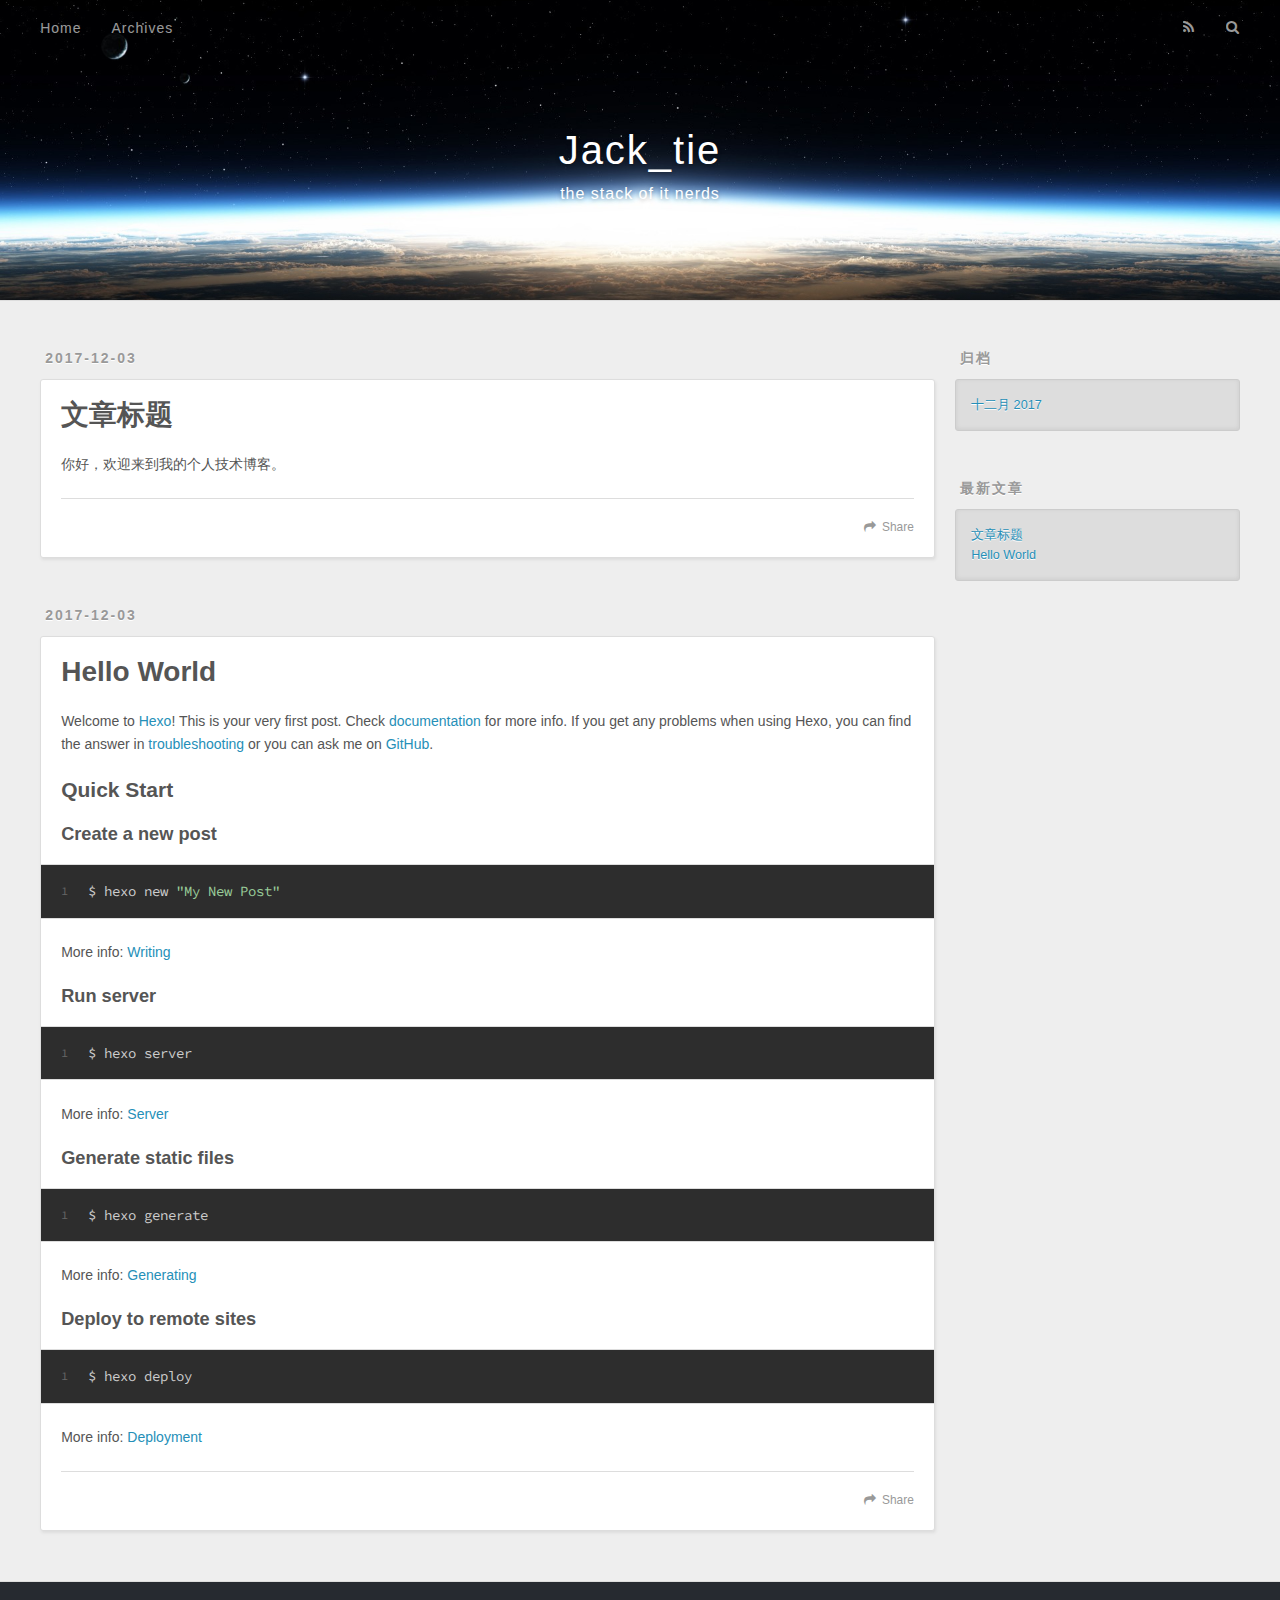
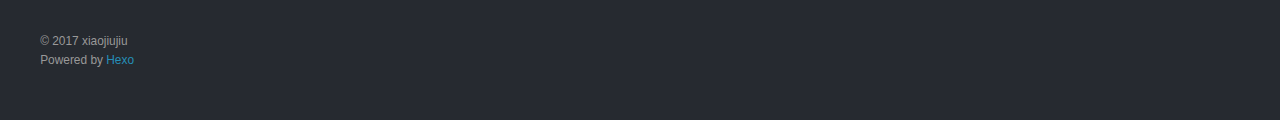
==== index.html @ 13146876 "Site updated: 2017-12-03 20:13:59" ====
<!DOCTYPE html>
<html>
<head>
  <meta charset="utf-8">
  

  
  <title>Jack_tie</title>
  <meta name="viewport" content="width=device-width, initial-scale=1, maximum-scale=1">
  <meta name="description" content="start from zero">
<meta property="og:type" content="website">
<meta property="og:title" content="Jack_tie">
<meta property="og:url" content="http://xiaojiujiuStack.com/index.html">
<meta property="og:site_name" content="Jack_tie">
<meta property="og:description" content="start from zero">
<meta property="og:locale" content="zh-CN">
<meta name="twitter:card" content="summary">
<meta name="twitter:title" content="Jack_tie">
<meta name="twitter:description" content="start from zero">
  
    <link rel="alternate" href="/atom.xml" title="Jack_tie" type="application/atom+xml">
  
  
    <link rel="icon" href="/favicon.png">
  
  
    <link href="//fonts.googleapis.com/css?family=Source+Code+Pro" rel="stylesheet" type="text/css">
  
  <link rel="stylesheet" href="/css/style.css">
</head>

<body>
  <div id="container">
    <div id="wrap">
      <header id="header">
  <div id="banner"></div>
  <div id="header-outer" class="outer">
    <div id="header-title" class="inner">
      <h1 id="logo-wrap">
        <a href="/" id="logo">Jack_tie</a>
      </h1>
      
        <h2 id="subtitle-wrap">
          <a href="/" id="subtitle">the stack of it nerds</a>
        </h2>
      
    </div>
    <div id="header-inner" class="inner">
      <nav id="main-nav">
        <a id="main-nav-toggle" class="nav-icon"></a>
        
          <a class="main-nav-link" href="/">Home</a>
        
          <a class="main-nav-link" href="/archives">Archives</a>
        
      </nav>
      <nav id="sub-nav">
        
          <a id="nav-rss-link" class="nav-icon" href="/atom.xml" title="RSS Feed"></a>
        
        <a id="nav-search-btn" class="nav-icon" title="搜索"></a>
      </nav>
      <div id="search-form-wrap">
        <form action="//google.com/search" method="get" accept-charset="UTF-8" class="search-form"><input type="search" name="q" class="search-form-input" placeholder="Search"><button type="submit" class="search-form-submit">&#xF002;</button><input type="hidden" name="sitesearch" value="http://xiaojiujiuStack.com"></form>
      </div>
    </div>
  </div>
</header>
      <div class="outer">
        <section id="main">
  
    <article id="post-文章标题" class="article article-type-post" itemscope itemprop="blogPost">
  <div class="article-meta">
    <a href="/2017/12/03/文章标题/" class="article-date">
  <time datetime="2017-12-03T12:05:35.000Z" itemprop="datePublished">2017-12-03</time>
</a>
    
  </div>
  <div class="article-inner">
    
    
      <header class="article-header">
        
  
    <h1 itemprop="name">
      <a class="article-title" href="/2017/12/03/文章标题/">文章标题</a>
    </h1>
  

      </header>
    
    <div class="article-entry" itemprop="articleBody">
      
        <p>你好，欢迎来到我的个人技术博客。</p>

      
    </div>
    <footer class="article-footer">
      <a data-url="http://xiaojiujiuStack.com/2017/12/03/文章标题/" data-id="cjaqq5g6i0000a0ilxd9gx6fl" class="article-share-link">Share</a>
      
      
    </footer>
  </div>
  
</article>


  
    <article id="post-hello-world" class="article article-type-post" itemscope itemprop="blogPost">
  <div class="article-meta">
    <a href="/2017/12/03/hello-world/" class="article-date">
  <time datetime="2017-12-03T11:53:12.845Z" itemprop="datePublished">2017-12-03</time>
</a>
    
  </div>
  <div class="article-inner">
    
    
      <header class="article-header">
        
  
    <h1 itemprop="name">
      <a class="article-title" href="/2017/12/03/hello-world/">Hello World</a>
    </h1>
  

      </header>
    
    <div class="article-entry" itemprop="articleBody">
      
        <p>Welcome to <a href="https://hexo.io/" target="_blank" rel="noopener">Hexo</a>! This is your very first post. Check <a href="https://hexo.io/docs/" target="_blank" rel="noopener">documentation</a> for more info. If you get any problems when using Hexo, you can find the answer in <a href="https://hexo.io/docs/troubleshooting.html" target="_blank" rel="noopener">troubleshooting</a> or you can ask me on <a href="https://github.com/hexojs/hexo/issues" target="_blank" rel="noopener">GitHub</a>.</p>
<h2 id="Quick-Start"><a href="#Quick-Start" class="headerlink" title="Quick Start"></a>Quick Start</h2><h3 id="Create-a-new-post"><a href="#Create-a-new-post" class="headerlink" title="Create a new post"></a>Create a new post</h3><figure class="highlight bash"><table><tr><td class="gutter"><pre><span class="line">1</span><br></pre></td><td class="code"><pre><span class="line">$ hexo new <span class="string">"My New Post"</span></span><br></pre></td></tr></table></figure>
<p>More info: <a href="https://hexo.io/docs/writing.html" target="_blank" rel="noopener">Writing</a></p>
<h3 id="Run-server"><a href="#Run-server" class="headerlink" title="Run server"></a>Run server</h3><figure class="highlight bash"><table><tr><td class="gutter"><pre><span class="line">1</span><br></pre></td><td class="code"><pre><span class="line">$ hexo server</span><br></pre></td></tr></table></figure>
<p>More info: <a href="https://hexo.io/docs/server.html" target="_blank" rel="noopener">Server</a></p>
<h3 id="Generate-static-files"><a href="#Generate-static-files" class="headerlink" title="Generate static files"></a>Generate static files</h3><figure class="highlight bash"><table><tr><td class="gutter"><pre><span class="line">1</span><br></pre></td><td class="code"><pre><span class="line">$ hexo generate</span><br></pre></td></tr></table></figure>
<p>More info: <a href="https://hexo.io/docs/generating.html" target="_blank" rel="noopener">Generating</a></p>
<h3 id="Deploy-to-remote-sites"><a href="#Deploy-to-remote-sites" class="headerlink" title="Deploy to remote sites"></a>Deploy to remote sites</h3><figure class="highlight bash"><table><tr><td class="gutter"><pre><span class="line">1</span><br></pre></td><td class="code"><pre><span class="line">$ hexo deploy</span><br></pre></td></tr></table></figure>
<p>More info: <a href="https://hexo.io/docs/deployment.html" target="_blank" rel="noopener">Deployment</a></p>

      
    </div>
    <footer class="article-footer">
      <a data-url="http://xiaojiujiuStack.com/2017/12/03/hello-world/" data-id="cjaqq1pxn000029ilvx4ovb0g" class="article-share-link">Share</a>
      
      
    </footer>
  </div>
  
</article>


  


</section>
        
          <aside id="sidebar">
  
    

  
    

  
    
  
    
  <div class="widget-wrap">
    <h3 class="widget-title">归档</h3>
    <div class="widget">
      <ul class="archive-list"><li class="archive-list-item"><a class="archive-list-link" href="/archives/2017/12/">十二月 2017</a></li></ul>
    </div>
  </div>


  
    
  <div class="widget-wrap">
    <h3 class="widget-title">最新文章</h3>
    <div class="widget">
      <ul>
        
          <li>
            <a href="/2017/12/03/文章标题/">文章标题</a>
          </li>
        
          <li>
            <a href="/2017/12/03/hello-world/">Hello World</a>
          </li>
        
      </ul>
    </div>
  </div>

  
</aside>
        
      </div>
      <footer id="footer">
  
  <div class="outer">
    <div id="footer-info" class="inner">
      &copy; 2017 xiaojiujiu<br>
      Powered by <a href="http://hexo.io/" target="_blank">Hexo</a>
    </div>
  </div>
</footer>
    </div>
    <nav id="mobile-nav">
  
    <a href="/" class="mobile-nav-link">Home</a>
  
    <a href="/archives" class="mobile-nav-link">Archives</a>
  
</nav>
    

<script src="//ajax.googleapis.com/ajax/libs/jquery/2.0.3/jquery.min.js"></script>


  <link rel="stylesheet" href="/fancybox/jquery.fancybox.css">
  <script src="/fancybox/jquery.fancybox.pack.js"></script>


<script src="/js/script.js"></script>



  </div>
</body>
</html>
---- css/style.css ----
body {
  width: 100%;
}
body:before,
body:after {
  content: "";
  display: table;
}
body:after {
  clear: both;
}
html,
body,
div,
span,
applet,
object,
iframe,
h1,
h2,
h3,
h4,
h5,
h6,
p,
blockquote,
pre,
a,
abbr,
acronym,
address,
big,
cite,
code,
del,
dfn,
em,
img,
ins,
kbd,
q,
s,
samp,
small,
strike,
strong,
sub,
sup,
tt,
var,
dl,
dt,
dd,
ol,
ul,
li,
fieldset,
form,
label,
legend,
table,
caption,
tbody,
tfoot,
thead,
tr,
th,
td {
  margin: 0;
  padding: 0;
  border: 0;
  outline: 0;
  font-weight: inherit;
  font-style: inherit;
  font-family: inherit;
  font-size: 100%;
  vertical-align: baseline;
}
body {
  line-height: 1;
  color: #000;
  background: #fff;
}
ol,
ul {
  list-style: none;
}
table {
  border-collapse: separate;
  border-spacing: 0;
  vertical-align: middle;
}
caption,
th,
td {
  text-align: left;
  font-weight: normal;
  vertical-align: middle;
}
a img {
  border: none;
}
input,
button {
  margin: 0;
  padding: 0;
}
input::-moz-focus-inner,
button::-moz-focus-inner {
  border: 0;
  padding: 0;
}
@font-face {
  font-family: FontAwesome;
  font-style: normal;
  font-weight: normal;
  src: url("fonts/fontawesome-webfont.eot?v=#4.0.3");
  src: url("fonts/fontawesome-webfont.eot?#iefix&v=#4.0.3") format("embedded-opentype"), url("fonts/fontawesome-webfont.woff?v=#4.0.3") format("woff"), url("fonts/fontawesome-webfont.ttf?v=#4.0.3") format("truetype"), url("fonts/fontawesome-webfont.svg#fontawesomeregular?v=#4.0.3") format("svg");
}
html,
body,
#container {
  height: 100%;
}
body {
  background: #eee;
  font: 14px -apple-system, BlinkMacSystemFont, "Segoe UI", "Roboto", "Oxygen", "Ubuntu", "Cantarell", "Fira Sans", "Droid Sans", "Helvetica Neue", sans-serif;
  -webkit-text-size-adjust: 100%;
}
.outer {
  max-width: 1220px;
  margin: 0 auto;
  padding: 0 20px;
}
.outer:before,
.outer:after {
  content: "";
  display: table;
}
.outer:after {
  clear: both;
}
.inner {
  display: inline;
  float: left;
  width: 98.33333333333333%;
  margin: 0 0.833333333333333%;
}
.left,
.alignleft {
  float: left;
}
.right,
.alignright {
  float: right;
}
.clear {
  clear: both;
}
#container {
  position: relative;
}
.mobile-nav-on {
  overflow: hidden;
}
#wrap {
  height: 100%;
  width: 100%;
  position: absolute;
  top: 0;
  left: 0;
  -webkit-transition: 0.2s ease-out;
  -moz-transition: 0.2s ease-out;
  -ms-transition: 0.2s ease-out;
  transition: 0.2s ease-out;
  z-index: 1;
  background: #eee;
}
.mobile-nav-on #wrap {
  left: 280px;
}
@media screen and (min-width: 768px) {
  #main {
    display: inline;
    float: left;
    width: 73.33333333333333%;
    margin: 0 0.833333333333333%;
  }
}
.article-date,
.article-category-link,
.archive-year,
.widget-title {
  text-decoration: none;
  text-transform: uppercase;
  letter-spacing: 2px;
  color: #999;
  margin-bottom: 1em;
  margin-left: 5px;
  line-height: 1em;
  text-shadow: 0 1px #fff;
  font-weight: bold;
}
.article-inner,
.archive-article-inner {
  background: #fff;
  -webkit-box-shadow: 1px 2px 3px #ddd;
  box-shadow: 1px 2px 3px #ddd;
  border: 1px solid #ddd;
  border-radius: 3px;
}
.article-entry h1,
.widget h1 {
  font-size: 2em;
}
.article-entry h2,
.widget h2 {
  font-size: 1.5em;
}
.article-entry h3,
.widget h3 {
  font-size: 1.3em;
}
.article-entry h4,
.widget h4 {
  font-size: 1.2em;
}
.article-entry h5,
.widget h5 {
  font-size: 1em;
}
.article-entry h6,
.widget h6 {
  font-size: 1em;
  color: #999;
}
.article-entry hr,
.widget hr {
  border: 1px dashed #ddd;
}
.article-entry strong,
.widget strong {
  font-weight: bold;
}
.article-entry em,
.widget em,
.article-entry cite,
.widget cite {
  font-style: italic;
}
.article-entry sup,
.widget sup,
.article-entry sub,
.widget sub {
  font-size: 0.75em;
  line-height: 0;
  position: relative;
  vertical-align: baseline;
}
.article-entry sup,
.widget sup {
  top: -0.5em;
}
.article-entry sub,
.widget sub {
  bottom: -0.2em;
}
.article-entry small,
.widget small {
  font-size: 0.85em;
}
.article-entry acronym,
.widget acronym,
.article-entry abbr,
.widget abbr {
  border-bottom: 1px dotted;
}
.article-entry ul,
.widget ul,
.article-entry ol,
.widget ol,
.article-entry dl,
.widget dl {
  margin: 0 20px;
  line-height: 1.6em;
}
.article-entry ul ul,
.widget ul ul,
.article-entry ol ul,
.widget ol ul,
.article-entry ul ol,
.widget ul ol,
.article-entry ol ol,
.widget ol ol {
  margin-top: 0;
  margin-bottom: 0;
}
.article-entry ul,
.widget ul {
  list-style: disc;
}
.article-entry ol,
.widget ol {
  list-style: decimal;
}
.article-entry dt,
.widget dt {
  font-weight: bold;
}
#header {
  height: 300px;
  position: relative;
  border-bottom: 1px solid #ddd;
}
#header:before,
#header:after {
  content: "";
  position: absolute;
  left: 0;
  right: 0;
  height: 40px;
}
#header:before {
  top: 0;
  background: -webkit-linear-gradient(rgba(0,0,0,0.2), transparent);
  background: -moz-linear-gradient(rgba(0,0,0,0.2), transparent);
  background: -ms-linear-gradient(rgba(0,0,0,0.2), transparent);
  background: linear-gradient(rgba(0,0,0,0.2), transparent);
}
#header:after {
  bottom: 0;
  background: -webkit-linear-gradient(transparent, rgba(0,0,0,0.2));
  background: -moz-linear-gradient(transparent, rgba(0,0,0,0.2));
  background: -ms-linear-gradient(transparent, rgba(0,0,0,0.2));
  background: linear-gradient(transparent, rgba(0,0,0,0.2));
}
#header-outer {
  height: 100%;
  position: relative;
}
#header-inner {
  position: relative;
  overflow: hidden;
}
#banner {
  position: absolute;
  top: 0;
  left: 0;
  width: 100%;
  height: 100%;
  background: url("images/banner.jpg") center #000;
  -webkit-background-size: cover;
  -moz-background-size: cover;
  background-size: cover;
  z-index: -1;
}
#header-title {
  text-align: center;
  height: 40px;
  position: absolute;
  top: 50%;
  left: 0;
  margin-top: -20px;
}
#logo,
#subtitle {
  text-decoration: none;
  color: #fff;
  font-weight: 300;
  text-shadow: 0 1px 4px rgba(0,0,0,0.3);
}
#logo {
  font-size: 40px;
  line-height: 40px;
  letter-spacing: 2px;
}
#subtitle {
  font-size: 16px;
  line-height: 16px;
  letter-spacing: 1px;
}
#subtitle-wrap {
  margin-top: 16px;
}
#main-nav {
  float: left;
  margin-left: -15px;
}
.nav-icon,
.main-nav-link {
  float: left;
  color: #fff;
  opacity: 0.6;
  text-decoration: none;
  text-shadow: 0 1px rgba(0,0,0,0.2);
  -webkit-transition: opacity 0.2s;
  -moz-transition: opacity 0.2s;
  -ms-transition: opacity 0.2s;
  transition: opacity 0.2s;
  display: block;
  padding: 20px 15px;
}
.nav-icon:hover,
.main-nav-link:hover {
  opacity: 1;
}
.nav-icon {
  font-family: FontAwesome;
  text-align: center;
  font-size: 14px;
  width: 14px;
  height: 14px;
  padding: 20px 15px;
  position: relative;
  cursor: pointer;
}
.main-nav-link {
  font-weight: 300;
  letter-spacing: 1px;
}
@media screen and (max-width: 479px) {
  .main-nav-link {
    display: none;
  }
}
#main-nav-toggle {
  display: none;
}
#main-nav-toggle:before {
  content: "\f0c9";
}
@media screen and (max-width: 479px) {
  #main-nav-toggle {
    display: block;
  }
}
#sub-nav {
  float: right;
  margin-right: -15px;
}
#nav-rss-link:before {
  content: "\f09e";
}
#nav-search-btn:before {
  content: "\f002";
}
#search-form-wrap {
  position: absolute;
  top: 15px;
  width: 150px;
  height: 30px;
  right: -150px;
  opacity: 0;
  -webkit-transition: 0.2s ease-out;
  -moz-transition: 0.2s ease-out;
  -ms-transition: 0.2s ease-out;
  transition: 0.2s ease-out;
}
#search-form-wrap.on {
  opacity: 1;
  right: 0;
}
@media screen and (max-width: 479px) {
  #search-form-wrap {
    width: 100%;
    right: -100%;
  }
}
.search-form {
  position: absolute;
  top: 0;
  left: 0;
  right: 0;
  background: #fff;
  padding: 5px 15px;
  border-radius: 15px;
  -webkit-box-shadow: 0 0 10px rgba(0,0,0,0.3);
  box-shadow: 0 0 10px rgba(0,0,0,0.3);
}
.search-form-input {
  border: none;
  background: none;
  color: #555;
  width: 100%;
  font: 13px -apple-system, BlinkMacSystemFont, "Segoe UI", "Roboto", "Oxygen", "Ubuntu", "Cantarell", "Fira Sans", "Droid Sans", "Helvetica Neue", sans-serif;
  outline: none;
}
.search-form-input::-webkit-search-results-decoration,
.search-form-input::-webkit-search-cancel-button {
  -webkit-appearance: none;
}
.search-form-submit {
  position: absolute;
  top: 50%;
  right: 10px;
  margin-top: -7px;
  font: 13px FontAwesome;
  border: none;
  background: none;
  color: #bbb;
  cursor: pointer;
}
.search-form-submit:hover,
.search-form-submit:focus {
  color: #777;
}
.article {
  margin: 50px 0;
}
.article-inner {
  overflow: hidden;
}
.article-meta:before,
.article-meta:after {
  content: "";
  display: table;
}
.article-meta:after {
  clear: both;
}
.article-date {
  float: left;
}
.article-category {
  float: left;
  line-height: 1em;
  color: #ccc;
  text-shadow: 0 1px #fff;
  margin-left: 8px;
}
.article-category:before {
  content: "\2022";
}
.article-category-link {
  margin: 0 12px 1em;
}
.article-header {
  padding: 20px 20px 0;
}
.article-title {
  text-decoration: none;
  font-size: 2em;
  font-weight: bold;
  color: #555;
  line-height: 1.1em;
  -webkit-transition: color 0.2s;
  -moz-transition: color 0.2s;
  -ms-transition: color 0.2s;
  transition: color 0.2s;
}
a.article-title:hover {
  color: #258fb8;
}
.article-entry {
  color: #555;
  padding: 0 20px;
}
.article-entry:before,
.article-entry:after {
  content: "";
  display: table;
}
.article-entry:after {
  clear: both;
}
.article-entry p,
.article-entry table {
  line-height: 1.6em;
  margin: 1.6em 0;
}
.article-entry h1,
.article-entry h2,
.article-entry h3,
.article-entry h4,
.article-entry h5,
.article-entry h6 {
  font-weight: bold;
}
.article-entry h1,
.article-entry h2,
.article-entry h3,
.article-entry h4,
.article-entry h5,
.article-entry h6 {
  line-height: 1.1em;
  margin: 1.1em 0;
}
.article-entry a {
  color: #258fb8;
  text-decoration: none;
}
.article-entry a:hover {
  text-decoration: underline;
}
.article-entry ul,
.article-entry ol,
.article-entry dl {
  margin-top: 1.6em;
  margin-bottom: 1.6em;
}
.article-entry img,
.article-entry video {
  max-width: 100%;
  height: auto;
  display: block;
  margin: auto;
}
.article-entry iframe {
  border: none;
}
.article-entry table {
  width: 100%;
  border-collapse: collapse;
  border-spacing: 0;
}
.article-entry th {
  font-weight: bold;
  border-bottom: 3px solid #ddd;
  padding-bottom: 0.5em;
}
.article-entry td {
  border-bottom: 1px solid #ddd;
  padding: 10px 0;
}
.article-entry blockquote {
  font-family: Georgia, "Times New Roman", serif;
  font-size: 1.4em;
  margin: 1.6em 20px;
  text-align: center;
}
.article-entry blockquote footer {
  font-size: 14px;
  margin: 1.6em 0;
  font-family: -apple-system, BlinkMacSystemFont, "Segoe UI", "Roboto", "Oxygen", "Ubuntu", "Cantarell", "Fira Sans", "Droid Sans", "Helvetica Neue", sans-serif;
}
.article-entry blockquote footer cite:before {
  content: "—";
  padding: 0 0.5em;
}
.article-entry .pullquote {
  text-align: left;
  width: 45%;
  margin: 0;
}
.article-entry .pullquote.left {
  margin-left: 0.5em;
  margin-right: 1em;
}
.article-entry .pullquote.right {
  margin-right: 0.5em;
  margin-left: 1em;
}
.article-entry .caption {
  color: #999;
  display: block;
  font-size: 0.9em;
  margin-top: 0.5em;
  position: relative;
  text-align: center;
}
.article-entry .video-container {
  position: relative;
  padding-top: 56.25%;
  height: 0;
  overflow: hidden;
}
.article-entry .video-container iframe,
.article-entry .video-container object,
.article-entry .video-container embed {
  position: absolute;
  top: 0;
  left: 0;
  width: 100%;
  height: 100%;
  margin-top: 0;
}
.article-more-link a {
  display: inline-block;
  line-height: 1em;
  padding: 6px 15px;
  border-radius: 15px;
  background: #eee;
  color: #999;
  text-shadow: 0 1px #fff;
  text-decoration: none;
}
.article-more-link a:hover {
  background: #258fb8;
  color: #fff;
  text-decoration: none;
  text-shadow: 0 1px #1e7293;
}
.article-footer {
  font-size: 0.85em;
  line-height: 1.6em;
  border-top: 1px solid #ddd;
  padding-top: 1.6em;
  margin: 0 20px 20px;
}
.article-footer:before,
.article-footer:after {
  content: "";
  display: table;
}
.article-footer:after {
  clear: both;
}
.article-footer a {
  color: #999;
  text-decoration: none;
}
.article-footer a:hover {
  color: #555;
}
.article-tag-list-item {
  float: left;
  margin-right: 10px;
}
.article-tag-list-link:before {
  content: "#";
}
.article-comment-link {
  float: right;
}
.article-comment-link:before {
  content: "\f075";
  font-family: FontAwesome;
  padding-right: 8px;
}
.article-share-link {
  cursor: pointer;
  float: right;
  margin-left: 20px;
}
.article-share-link:before {
  content: "\f064";
  font-family: FontAwesome;
  padding-right: 6px;
}
#article-nav {
  position: relative;
}
#article-nav:before,
#article-nav:after {
  content: "";
  display: table;
}
#article-nav:after {
  clear: both;
}
@media screen and (min-width: 768px) {
  #article-nav {
    margin: 50px 0;
  }
  #article-nav:before {
    width: 8px;
    height: 8px;
    position: absolute;
    top: 50%;
    left: 50%;
    margin-top: -4px;
    margin-left: -4px;
    content: "";
    border-radius: 50%;
    background: #ddd;
    -webkit-box-shadow: 0 1px 2px #fff;
    box-shadow: 0 1px 2px #fff;
  }
}
.article-nav-link-wrap {
  text-decoration: none;
  text-shadow: 0 1px #fff;
  color: #999;
  -webkit-box-sizing: border-box;
  -moz-box-sizing: border-box;
  box-sizing: border-box;
  margin-top: 50px;
  text-align: center;
  display: block;
}
.article-nav-link-wrap:hover {
  color: #555;
}
@media screen and (min-width: 768px) {
  .article-nav-link-wrap {
    width: 50%;
    margin-top: 0;
  }
}
@media screen and (min-width: 768px) {
  #article-nav-newer {
    float: left;
    text-align: right;
    padding-right: 20px;
  }
}
@media screen and (min-width: 768px) {
  #article-nav-older {
    float: right;
    text-align: left;
    padding-left: 20px;
  }
}
.article-nav-caption {
  text-transform: uppercase;
  letter-spacing: 2px;
  color: #ddd;
  line-height: 1em;
  font-weight: bold;
}
#article-nav-newer .article-nav-caption {
  margin-right: -2px;
}
.article-nav-title {
  font-size: 0.85em;
  line-height: 1.6em;
  margin-top: 0.5em;
}
.article-share-box {
  position: absolute;
  display: none;
  background: #fff;
  -webkit-box-shadow: 1px 2px 10px rgba(0,0,0,0.2);
  box-shadow: 1px 2px 10px rgba(0,0,0,0.2);
  border-radius: 3px;
  margin-left: -145px;
  overflow: hidden;
  z-index: 1;
}
.article-share-box.on {
  display: block;
}
.article-share-input {
  width: 100%;
  background: none;
  -webkit-box-sizing: border-box;
  -moz-box-sizing: border-box;
  box-sizing: border-box;
  font: 14px -apple-system, BlinkMacSystemFont, "Segoe UI", "Roboto", "Oxygen", "Ubuntu", "Cantarell", "Fira Sans", "Droid Sans", "Helvetica Neue", sans-serif;
  padding: 0 15px;
  color: #555;
  outline: none;
  border: 1px solid #ddd;
  border-radius: 3px 3px 0 0;
  height: 36px;
  line-height: 36px;
}
.article-share-links {
  background: #eee;
}
.article-share-links:before,
.article-share-links:after {
  content: "";
  display: table;
}
.article-share-links:after {
  clear: both;
}
.article-share-twitter,
.article-share-facebook,
.article-share-pinterest,
.article-share-google {
  width: 50px;
  height: 36px;
  display: block;
  float: left;
  position: relative;
  color: #999;
  text-shadow: 0 1px #fff;
}
.article-share-twitter:before,
.article-share-facebook:before,
.article-share-pinterest:before,
.article-share-google:before {
  font-size: 20px;
  font-family: FontAwesome;
  width: 20px;
  height: 20px;
  position: absolute;
  top: 50%;
  left: 50%;
  margin-top: -10px;
  margin-left: -10px;
  text-align: center;
}
.article-share-twitter:hover,
.article-share-facebook:hover,
.article-share-pinterest:hover,
.article-share-google:hover {
  color: #fff;
}
.article-share-twitter:before {
  content: "\f099";
}
.article-share-twitter:hover {
  background: #00aced;
  text-shadow: 0 1px #008abe;
}
.article-share-facebook:before {
  content: "\f09a";
}
.article-share-facebook:hover {
  background: #3b5998;
  text-shadow: 0 1px #2f477a;
}
.article-share-pinterest:before {
  content: "\f0d2";
}
.article-share-pinterest:hover {
  background: #cb2027;
  text-shadow: 0 1px #a21a1f;
}
.article-share-google:before {
  content: "\f0d5";
}
.article-share-google:hover {
  background: #dd4b39;
  text-shadow: 0 1px #be3221;
}
.article-gallery {
  background: #000;
  position: relative;
}
.article-gallery-photos {
  position: relative;
  overflow: hidden;
}
.article-gallery-img {
  display: none;
  max-width: 100%;
}
.article-gallery-img:first-child {
  display: block;
}
.article-gallery-img.loaded {
  position: absolute;
  display: block;
}
.article-gallery-img img {
  display: block;
  max-width: 100%;
  margin: 0 auto;
}
#comments {
  background: #fff;
  -webkit-box-shadow: 1px 2px 3px #ddd;
  box-shadow: 1px 2px 3px #ddd;
  padding: 20px;
  border: 1px solid #ddd;
  border-radius: 3px;
  margin: 50px 0;
}
#comments a {
  color: #258fb8;
}
.archives-wrap {
  margin: 50px 0;
}
.archives:before,
.archives:after {
  content: "";
  display: table;
}
.archives:after {
  clear: both;
}
.archive-year-wrap {
  margin-bottom: 1em;
}
.archives {
  -webkit-column-gap: 10px;
  -moz-column-gap: 10px;
  column-gap: 10px;
}
@media screen and (min-width: 480px) and (max-width: 767px) {
  .archives {
    -webkit-column-count: 2;
    -moz-column-count: 2;
    column-count: 2;
  }
}
@media screen and (min-width: 768px) {
  .archives {
    -webkit-column-count: 3;
    -moz-column-count: 3;
    column-count: 3;
  }
}
.archive-article {
  -webkit-column-break-inside: avoid;
  page-break-inside: avoid;
  overflow: hidden;
  break-inside: avoid-column;
}
.archive-article-inner {
  padding: 10px;
  margin-bottom: 15px;
}
.archive-article-title {
  text-decoration: none;
  font-weight: bold;
  color: #555;
  -webkit-transition: color 0.2s;
  -moz-transition: color 0.2s;
  -ms-transition: color 0.2s;
  transition: color 0.2s;
  line-height: 1.6em;
}
.archive-article-title:hover {
  color: #258fb8;
}
.archive-article-footer {
  margin-top: 1em;
}
.archive-article-date {
  color: #999;
  text-decoration: none;
  font-size: 0.85em;
  line-height: 1em;
  margin-bottom: 0.5em;
  display: block;
}
#page-nav {
  margin: 50px auto;
  background: #fff;
  -webkit-box-shadow: 1px 2px 3px #ddd;
  box-shadow: 1px 2px 3px #ddd;
  border: 1px solid #ddd;
  border-radius: 3px;
  text-align: center;
  color: #999;
  overflow: hidden;
}
#page-nav:before,
#page-nav:after {
  content: "";
  display: table;
}
#page-nav:after {
  clear: both;
}
#page-nav a,
#page-nav span {
  padding: 10px 20px;
  line-height: 1;
  height: 2ex;
}
#page-nav a {
  color: #999;
  text-decoration: none;
}
#page-nav a:hover {
  background: #999;
  color: #fff;
}
#page-nav .prev {
  float: left;
}
#page-nav .next {
  float: right;
}
#page-nav .page-number {
  display: inline-block;
}
@media screen and (max-width: 479px) {
  #page-nav .page-number {
    display: none;
  }
}
#page-nav .current {
  color: #555;
  font-weight: bold;
}
#page-nav .space {
  color: #ddd;
}
#footer {
  background: #262a30;
  padding: 50px 0;
  border-top: 1px solid #ddd;
  color: #999;
}
#footer a {
  color: #258fb8;
  text-decoration: none;
}
#footer a:hover {
  text-decoration: underline;
}
#footer-info {
  line-height: 1.6em;
  font-size: 0.85em;
}
.article-entry pre,
.article-entry .highlight {
  background: #2d2d2d;
  margin: 0 -20px;
  padding: 15px 20px;
  border-style: solid;
  border-color: #ddd;
  border-width: 1px 0;
  overflow: auto;
  color: #ccc;
  line-height: 22.400000000000002px;
}
.article-entry .highlight .gutter pre,
.article-entry .gist .gist-file .gist-data .line-numbers {
  color: #666;
  font-size: 0.85em;
}
.article-entry pre,
.article-entry code {
  font-family: "Source Code Pro", Consolas, Monaco, Menlo, Consolas, monospace;
}
.article-entry code {
  background: #eee;
  text-shadow: 0 1px #fff;
  padding: 0 0.3em;
}
.article-entry pre code {
  background: none;
  text-shadow: none;
  padding: 0;
}
.article-entry .highlight pre {
  border: none;
  margin: 0;
  padding: 0;
}
.article-entry .highlight table {
  margin: 0;
  width: auto;
}
.article-entry .highlight td {
  border: none;
  padding: 0;
}
.article-entry .highlight figcaption {
  font-size: 0.85em;
  color: #999;
  line-height: 1em;
  margin-bottom: 1em;
}
.article-entry .highlight figcaption:before,
.article-entry .highlight figcaption:after {
  content: "";
  display: table;
}
.article-entry .highlight figcaption:after {
  clear: both;
}
.article-entry .highlight figcaption a {
  float: right;
}
.article-entry .highlight .gutter pre {
  text-align: right;
  padding-right: 20px;
}
.article-entry .highlight .line {
  height: 22.400000000000002px;
}
.article-entry .highlight .line.marked {
  background: #515151;
}
.article-entry .gist {
  margin: 0 -20px;
  border-style: solid;
  border-color: #ddd;
  border-width: 1px 0;
  background: #2d2d2d;
  padding: 15px 20px 15px 0;
}
.article-entry .gist .gist-file {
  border: none;
  font-family: "Source Code Pro", Consolas, Monaco, Menlo, Consolas, monospace;
  margin: 0;
}
.article-entry .gist .gist-file .gist-data {
  background: none;
  border: none;
}
.article-entry .gist .gist-file .gist-data .line-numbers {
  background: none;
  border: none;
  padding: 0 20px 0 0;
}
.article-entry .gist .gist-file .gist-data .line-data {
  padding: 0 !important;
}
.article-entry .gist .gist-file .highlight {
  margin: 0;
  padding: 0;
  border: none;
}
.article-entry .gist .gist-file .gist-meta {
  background: #2d2d2d;
  color: #999;
  font: 0.85em -apple-system, BlinkMacSystemFont, "Segoe UI", "Roboto", "Oxygen", "Ubuntu", "Cantarell", "Fira Sans", "Droid Sans", "Helvetica Neue", sans-serif;
  text-shadow: 0 0;
  padding: 0;
  margin-top: 1em;
  margin-left: 20px;
}
.article-entry .gist .gist-file .gist-meta a {
  color: #258fb8;
  font-weight: normal;
}
.article-entry .gist .gist-file .gist-meta a:hover {
  text-decoration: underline;
}
pre .comment,
pre .title {
  color: #999;
}
pre .variable,
pre .attribute,
pre .tag,
pre .regexp,
pre .ruby .constant,
pre .xml .tag .title,
pre .xml .pi,
pre .xml .doctype,
pre .html .doctype,
pre .css .id,
pre .css .class,
pre .css .pseudo {
  color: #f2777a;
}
pre .number,
pre .preprocessor,
pre .built_in,
pre .literal,
pre .params,
pre .constant {
  color: #f99157;
}
pre .class,
pre .ruby .class .title,
pre .css .rules .attribute {
  color: #9c9;
}
pre .string,
pre .value,
pre .inheritance,
pre .header,
pre .ruby .symbol,
pre .xml .cdata {
  color: #9c9;
}
pre .css .hexcolor {
  color: #6cc;
}
pre .function,
pre .python .decorator,
pre .python .title,
pre .ruby .function .title,
pre .ruby .title .keyword,
pre .perl .sub,
pre .javascript .title,
pre .coffeescript .title {
  color: #69c;
}
pre .keyword,
pre .javascript .function {
  color: #c9c;
}
@media screen and (max-width: 479px) {
  #mobile-nav {
    position: absolute;
    top: 0;
    left: 0;
    width: 280px;
    height: 100%;
    background: #191919;
    border-right: 1px solid #fff;
  }
}
@media screen and (max-width: 479px) {
  .mobile-nav-link {
    display: block;
    color: #999;
    text-decoration: none;
    padding: 15px 20px;
    font-weight: bold;
  }
  .mobile-nav-link:hover {
    color: #fff;
  }
}
@media screen and (min-width: 768px) {
  #sidebar {
    display: inline;
    float: left;
    width: 23.333333333333332%;
    margin: 0 0.833333333333333%;
  }
}
.widget-wrap {
  margin: 50px 0;
}
.widget {
  color: #777;
  text-shadow: 0 1px #fff;
  background: #ddd;
  -webkit-box-shadow: 0 -1px 4px #ccc inset;
  box-shadow: 0 -1px 4px #ccc inset;
  border: 1px solid #ccc;
  padding: 15px;
  border-radius: 3px;
}
.widget a {
  color: #258fb8;
  text-decoration: none;
}
.widget a:hover {
  text-decoration: underline;
}
.widget ul ul,
.widget ol ul,
.widget dl ul,
.widget ul ol,
.widget ol ol,
.widget dl ol,
.widget ul dl,
.widget ol dl,
.widget dl dl {
  margin-left: 15px;
  list-style: disc;
}
.widget {
  line-height: 1.6em;
  word-wrap: break-word;
  font-size: 0.9em;
}
.widget ul,
.widget ol {
  list-style: none;
  margin: 0;
}
.widget ul ul,
.widget ol ul,
.widget ul ol,
.widget ol ol {
  margin: 0 20px;
}
.widget ul ul,
.widget ol ul {
  list-style: disc;
}
.widget ul ol,
.widget ol ol {
  list-style: decimal;
}
.category-list-count,
.tag-list-count,
.archive-list-count {
  padding-left: 5px;
  color: #999;
  font-size: 0.85em;
}
.category-list-count:before,
.tag-list-count:before,
.archive-list-count:before {
  content: "(";
}
.category-list-count:after,
.tag-list-count:after,
.archive-list-count:after {
  content: ")";
}
.tagcloud a {
  margin-right: 5px;
  display: inline-block;
}
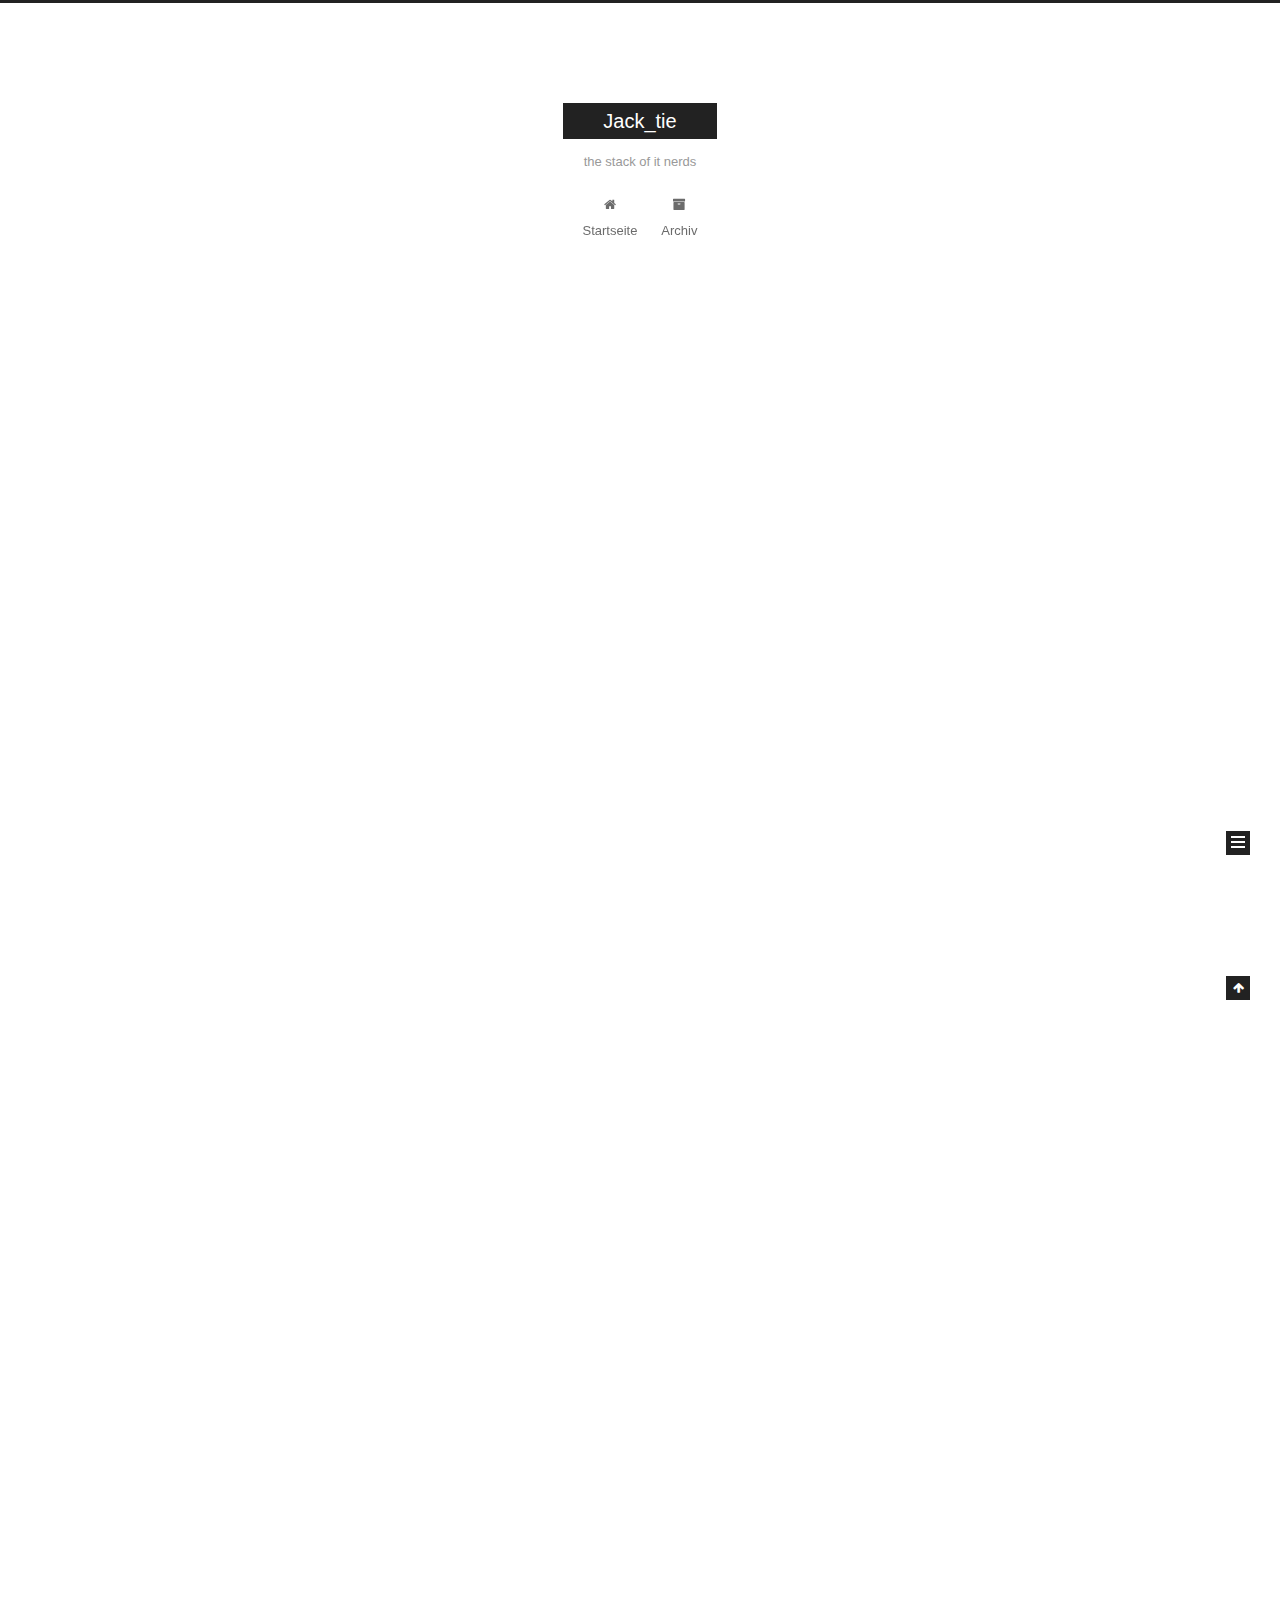
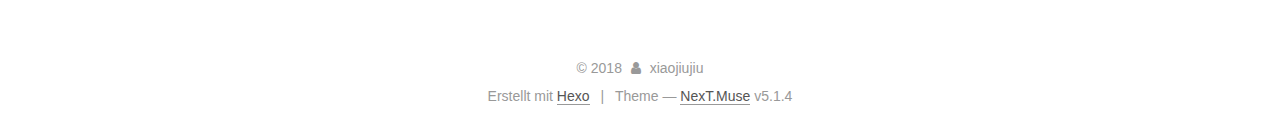
==== commit eab1d686: "Site updated: 2018-01-25 09:33:18" ====
--- a/index.html
+++ b/index.html
@@ -1,134 +1,429 @@
 <!DOCTYPE html>
-<html>
+
+
+
+  
+
+
+<html class="theme-next muse use-motion" lang="zh-CN">
 <head>
-  <meta charset="utf-8">
-  
-
-  
-  <title>Jack_tie</title>
-  <meta name="viewport" content="width=device-width, initial-scale=1, maximum-scale=1">
-  <meta name="description" content="start from zero">
+  <meta charset="UTF-8"/>
+<meta http-equiv="X-UA-Compatible" content="IE=edge" />
+<meta name="viewport" content="width=device-width, initial-scale=1, maximum-scale=1"/>
+<meta name="theme-color" content="#222">
+
+
+
+
+
+
+
+
+
+<meta http-equiv="Cache-Control" content="no-transform" />
+<meta http-equiv="Cache-Control" content="no-siteapp" />
+
+
+
+
+
+
+
+
+
+
+
+
+
+
+
+
+  
+  
+  <link href="/lib/fancybox/source/jquery.fancybox.css?v=2.1.5" rel="stylesheet" type="text/css" />
+
+
+
+
+
+
+
+<link href="/lib/font-awesome/css/font-awesome.min.css?v=4.6.2" rel="stylesheet" type="text/css" />
+
+<link href="/css/main.css?v=5.1.4" rel="stylesheet" type="text/css" />
+
+
+  <link rel="apple-touch-icon" sizes="180x180" href="/images/apple-touch-icon-next.png?v=5.1.4">
+
+
+  <link rel="icon" type="image/png" sizes="32x32" href="/images/favicon-32x32-next.png?v=5.1.4">
+
+
+  <link rel="icon" type="image/png" sizes="16x16" href="/images/favicon-16x16-next.png?v=5.1.4">
+
+
+  <link rel="mask-icon" href="/images/logo.svg?v=5.1.4" color="#222">
+
+
+
+
+
+  <meta name="keywords" content="Hexo, NexT" />
+
+
+
+
+
+
+
+
+
+
+<meta name="description" content="start from zero">
 <meta property="og:type" content="website">
 <meta property="og:title" content="Jack_tie">
-<meta property="og:url" content="http://xiaojiujiuStack.com/index.html">
+<meta property="og:url" content="http://xiaoxiaojiu.github.io/index.html">
 <meta property="og:site_name" content="Jack_tie">
 <meta property="og:description" content="start from zero">
 <meta property="og:locale" content="zh-CN">
 <meta name="twitter:card" content="summary">
 <meta name="twitter:title" content="Jack_tie">
 <meta name="twitter:description" content="start from zero">
-  
-    <link rel="alternate" href="/atom.xml" title="Jack_tie" type="application/atom+xml">
-  
-  
-    <link rel="icon" href="/favicon.png">
-  
-  
-    <link href="//fonts.googleapis.com/css?family=Source+Code+Pro" rel="stylesheet" type="text/css">
-  
-  <link rel="stylesheet" href="/css/style.css">
+
+
+
+<script type="text/javascript" id="hexo.configurations">
+  var NexT = window.NexT || {};
+  var CONFIG = {
+    root: '/',
+    scheme: 'Muse',
+    version: '5.1.4',
+    sidebar: {"position":"left","display":"post","offset":12,"b2t":false,"scrollpercent":false,"onmobile":false},
+    fancybox: true,
+    tabs: true,
+    motion: {"enable":true,"async":false,"transition":{"post_block":"fadeIn","post_header":"slideDownIn","post_body":"slideDownIn","coll_header":"slideLeftIn","sidebar":"slideUpIn"}},
+    duoshuo: {
+      userId: '0',
+      author: 'Author'
+    },
+    algolia: {
+      applicationID: '',
+      apiKey: '',
+      indexName: '',
+      hits: {"per_page":10},
+      labels: {"input_placeholder":"Search for Posts","hits_empty":"We didn't find any results for the search: ${query}","hits_stats":"${hits} results found in ${time} ms"}
+    }
+  };
+</script>
+
+
+
+  <link rel="canonical" href="http://xiaoxiaojiu.github.io/"/>
+
+
+
+
+
+  <title>Jack_tie</title>
+  
+
+
+
+
+
+
+
+
 </head>
 
-<body>
-  <div id="container">
-    <div id="wrap">
-      <header id="header">
-  <div id="banner"></div>
-  <div id="header-outer" class="outer">
-    <div id="header-title" class="inner">
-      <h1 id="logo-wrap">
-        <a href="/" id="logo">Jack_tie</a>
-      </h1>
-      
-        <h2 id="subtitle-wrap">
-          <a href="/" id="subtitle">the stack of it nerds</a>
-        </h2>
-      
+<body itemscope itemtype="http://schema.org/WebPage" lang="zh-CN">
+
+  
+  
+    
+  
+
+  <div class="container sidebar-position-left 
+  page-home">
+    <div class="headband"></div>
+
+    <header id="header" class="header" itemscope itemtype="http://schema.org/WPHeader">
+      <div class="header-inner"><div class="site-brand-wrapper">
+  <div class="site-meta ">
+    
+
+    <div class="custom-logo-site-title">
+      <a href="/"  class="brand" rel="start">
+        <span class="logo-line-before"><i></i></span>
+        <span class="site-title">Jack_tie</span>
+        <span class="logo-line-after"><i></i></span>
+      </a>
     </div>
-    <div id="header-inner" class="inner">
-      <nav id="main-nav">
-        <a id="main-nav-toggle" class="nav-icon"></a>
-        
-          <a class="main-nav-link" href="/">Home</a>
-        
-          <a class="main-nav-link" href="/archives">Archives</a>
-        
-      </nav>
-      <nav id="sub-nav">
-        
-          <a id="nav-rss-link" class="nav-icon" href="/atom.xml" title="RSS Feed"></a>
-        
-        <a id="nav-search-btn" class="nav-icon" title="搜索"></a>
-      </nav>
-      <div id="search-form-wrap">
-        <form action="//google.com/search" method="get" accept-charset="UTF-8" class="search-form"><input type="search" name="q" class="search-form-input" placeholder="Search"><button type="submit" class="search-form-submit">&#xF002;</button><input type="hidden" name="sitesearch" value="http://xiaojiujiuStack.com"></form>
-      </div>
+      
+        <p class="site-subtitle">the stack of it nerds</p>
+      
+  </div>
+
+  <div class="site-nav-toggle">
+    <button>
+      <span class="btn-bar"></span>
+      <span class="btn-bar"></span>
+      <span class="btn-bar"></span>
+    </button>
+  </div>
+</div>
+
+<nav class="site-nav">
+  
+
+  
+    <ul id="menu" class="menu">
+      
+        
+        <li class="menu-item menu-item-home">
+          <a href="/" rel="section">
+            
+              <i class="menu-item-icon fa fa-fw fa-home"></i> <br />
+            
+            Startseite
+          </a>
+        </li>
+      
+        
+        <li class="menu-item menu-item-archives">
+          <a href="/archives/" rel="section">
+            
+              <i class="menu-item-icon fa fa-fw fa-archive"></i> <br />
+            
+            Archiv
+          </a>
+        </li>
+      
+
+      
+    </ul>
+  
+
+  
+</nav>
+
+
+
+ </div>
+    </header>
+
+    <main id="main" class="main">
+      <div class="main-inner">
+        <div class="content-wrap">
+          <div id="content" class="content">
+            
+  <section id="posts" class="posts-expand">
+    
+      
+
+  
+
+  
+  
+  
+
+  <article class="post post-type-normal" itemscope itemtype="http://schema.org/Article">
+  
+  
+  
+  <div class="post-block">
+    <link itemprop="mainEntityOfPage" href="http://xiaoxiaojiu.github.io/2017/12/03/文章标题/">
+
+    <span hidden itemprop="author" itemscope itemtype="http://schema.org/Person">
+      <meta itemprop="name" content="xiaojiujiu">
+      <meta itemprop="description" content="">
+      <meta itemprop="image" content="/images/avatar.gif">
+    </span>
+
+    <span hidden itemprop="publisher" itemscope itemtype="http://schema.org/Organization">
+      <meta itemprop="name" content="Jack_tie">
+    </span>
+
+    
+      <header class="post-header">
+
+        
+        
+          <h1 class="post-title" itemprop="name headline">
+                
+                <a class="post-title-link" href="/2017/12/03/文章标题/" itemprop="url">文章标题</a></h1>
+        
+
+        <div class="post-meta">
+          <span class="post-time">
+            
+              <span class="post-meta-item-icon">
+                <i class="fa fa-calendar-o"></i>
+              </span>
+              
+                <span class="post-meta-item-text">Veröffentlicht am</span>
+              
+              <time title="Post created" itemprop="dateCreated datePublished" datetime="2017-12-03T20:05:35+08:00">
+                2017-12-03
+              </time>
+            
+
+            
+
+            
+          </span>
+
+          
+
+          
+            
+          
+
+          
+          
+
+          
+
+          
+
+          
+
+        </div>
+      </header>
+    
+
+    
+    
+    
+    <div class="post-body" itemprop="articleBody">
+
+      
+      
+
+      
+        
+          
+            <p>你好，欢迎来到我的个人技术博客。</p>
+
+          
+        
+      
     </div>
-  </div>
-</header>
-      <div class="outer">
-        <section id="main">
-  
-    <article id="post-文章标题" class="article article-type-post" itemscope itemprop="blogPost">
-  <div class="article-meta">
-    <a href="/2017/12/03/文章标题/" class="article-date">
-  <time datetime="2017-12-03T12:05:35.000Z" itemprop="datePublished">2017-12-03</time>
-</a>
-    
-  </div>
-  <div class="article-inner">
-    
-    
-      <header class="article-header">
-        
-  
-    <h1 itemprop="name">
-      <a class="article-title" href="/2017/12/03/文章标题/">文章标题</a>
-    </h1>
-  
-
-      </header>
-    
-    <div class="article-entry" itemprop="articleBody">
-      
-        <p>你好，欢迎来到我的个人技术博客。</p>
-
-      
-    </div>
-    <footer class="article-footer">
-      <a data-url="http://xiaojiujiuStack.com/2017/12/03/文章标题/" data-id="cjaqq5g6i0000a0ilxd9gx6fl" class="article-share-link">Share</a>
-      
+    
+    
+    
+
+    
+
+    
+
+    
+
+    <footer class="post-footer">
+      
+
+      
+
+      
+
+      
+      
+        <div class="post-eof"></div>
       
     </footer>
   </div>
   
-</article>
-
-
-  
-    <article id="post-hello-world" class="article article-type-post" itemscope itemprop="blogPost">
-  <div class="article-meta">
-    <a href="/2017/12/03/hello-world/" class="article-date">
-  <time datetime="2017-12-03T11:53:12.845Z" itemprop="datePublished">2017-12-03</time>
-</a>
-    
-  </div>
-  <div class="article-inner">
-    
-    
-      <header class="article-header">
-        
-  
-    <h1 itemprop="name">
-      <a class="article-title" href="/2017/12/03/hello-world/">Hello World</a>
-    </h1>
-  
-
+  
+  
+  </article>
+
+
+    
+      
+
+  
+
+  
+  
+  
+
+  <article class="post post-type-normal" itemscope itemtype="http://schema.org/Article">
+  
+  
+  
+  <div class="post-block">
+    <link itemprop="mainEntityOfPage" href="http://xiaoxiaojiu.github.io/2017/12/03/hello-world/">
+
+    <span hidden itemprop="author" itemscope itemtype="http://schema.org/Person">
+      <meta itemprop="name" content="xiaojiujiu">
+      <meta itemprop="description" content="">
+      <meta itemprop="image" content="/images/avatar.gif">
+    </span>
+
+    <span hidden itemprop="publisher" itemscope itemtype="http://schema.org/Organization">
+      <meta itemprop="name" content="Jack_tie">
+    </span>
+
+    
+      <header class="post-header">
+
+        
+        
+          <h1 class="post-title" itemprop="name headline">
+                
+                <a class="post-title-link" href="/2017/12/03/hello-world/" itemprop="url">Hello World</a></h1>
+        
+
+        <div class="post-meta">
+          <span class="post-time">
+            
+              <span class="post-meta-item-icon">
+                <i class="fa fa-calendar-o"></i>
+              </span>
+              
+                <span class="post-meta-item-text">Veröffentlicht am</span>
+              
+              <time title="Post created" itemprop="dateCreated datePublished" datetime="2017-12-03T19:53:12+08:00">
+                2017-12-03
+              </time>
+            
+
+            
+
+            
+          </span>
+
+          
+
+          
+            
+          
+
+          
+          
+
+          
+
+          
+
+          
+
+        </div>
       </header>
     
-    <div class="article-entry" itemprop="articleBody">
-      
-        <p>Welcome to <a href="https://hexo.io/" target="_blank" rel="noopener">Hexo</a>! This is your very first post. Check <a href="https://hexo.io/docs/" target="_blank" rel="noopener">documentation</a> for more info. If you get any problems when using Hexo, you can find the answer in <a href="https://hexo.io/docs/troubleshooting.html" target="_blank" rel="noopener">troubleshooting</a> or you can ask me on <a href="https://github.com/hexojs/hexo/issues" target="_blank" rel="noopener">GitHub</a>.</p>
+
+    
+    
+    
+    <div class="post-body" itemprop="articleBody">
+
+      
+      
+
+      
+        
+          
+            <p>Welcome to <a href="https://hexo.io/" target="_blank" rel="noopener">Hexo</a>! This is your very first post. Check <a href="https://hexo.io/docs/" target="_blank" rel="noopener">documentation</a> for more info. If you get any problems when using Hexo, you can find the answer in <a href="https://hexo.io/docs/troubleshooting.html" target="_blank" rel="noopener">troubleshooting</a> or you can ask me on <a href="https://github.com/hexojs/hexo/issues" target="_blank" rel="noopener">GitHub</a>.</p>
 <h2 id="Quick-Start"><a href="#Quick-Start" class="headerlink" title="Quick Start"></a>Quick Start</h2><h3 id="Create-a-new-post"><a href="#Create-a-new-post" class="headerlink" title="Create a new post"></a>Create a new post</h3><figure class="highlight bash"><table><tr><td class="gutter"><pre><span class="line">1</span><br></pre></td><td class="code"><pre><span class="line">$ hexo new <span class="string">"My New Post"</span></span><br></pre></td></tr></table></figure>
 <p>More info: <a href="https://hexo.io/docs/writing.html" target="_blank" rel="noopener">Writing</a></p>
 <h3 id="Run-server"><a href="#Run-server" class="headerlink" title="Run server"></a>Run server</h3><figure class="highlight bash"><table><tr><td class="gutter"><pre><span class="line">1</span><br></pre></td><td class="code"><pre><span class="line">$ hexo server</span><br></pre></td></tr></table></figure>
@@ -138,95 +433,307 @@
 <h3 id="Deploy-to-remote-sites"><a href="#Deploy-to-remote-sites" class="headerlink" title="Deploy to remote sites"></a>Deploy to remote sites</h3><figure class="highlight bash"><table><tr><td class="gutter"><pre><span class="line">1</span><br></pre></td><td class="code"><pre><span class="line">$ hexo deploy</span><br></pre></td></tr></table></figure>
 <p>More info: <a href="https://hexo.io/docs/deployment.html" target="_blank" rel="noopener">Deployment</a></p>
 
+          
+        
       
     </div>
-    <footer class="article-footer">
-      <a data-url="http://xiaojiujiuStack.com/2017/12/03/hello-world/" data-id="cjaqq1pxn000029ilvx4ovb0g" class="article-share-link">Share</a>
-      
+    
+    
+    
+
+    
+
+    
+
+    
+
+    <footer class="post-footer">
+      
+
+      
+
+      
+
+      
+      
+        <div class="post-eof"></div>
       
     </footer>
   </div>
   
-</article>
-
-
-  
-
-
-</section>
-        
-          <aside id="sidebar">
-  
-    
-
-  
-    
-
-  
-    
-  
-    
-  <div class="widget-wrap">
-    <h3 class="widget-title">归档</h3>
-    <div class="widget">
-      <ul class="archive-list"><li class="archive-list-item"><a class="archive-list-link" href="/archives/2017/12/">十二月 2017</a></li></ul>
+  
+  
+  </article>
+
+
+    
+  </section>
+
+  
+
+
+          </div>
+          
+
+
+          
+
+        </div>
+        
+          
+  
+  <div class="sidebar-toggle">
+    <div class="sidebar-toggle-line-wrap">
+      <span class="sidebar-toggle-line sidebar-toggle-line-first"></span>
+      <span class="sidebar-toggle-line sidebar-toggle-line-middle"></span>
+      <span class="sidebar-toggle-line sidebar-toggle-line-last"></span>
     </div>
   </div>
 
-
-  
-    
-  <div class="widget-wrap">
-    <h3 class="widget-title">最新文章</h3>
-    <div class="widget">
-      <ul>
-        
-          <li>
-            <a href="/2017/12/03/文章标题/">文章标题</a>
-          </li>
-        
-          <li>
-            <a href="/2017/12/03/hello-world/">Hello World</a>
-          </li>
-        
-      </ul>
+  <aside id="sidebar" class="sidebar">
+    
+    <div class="sidebar-inner">
+
+      
+
+      
+
+      <section class="site-overview-wrap sidebar-panel sidebar-panel-active">
+        <div class="site-overview">
+          <div class="site-author motion-element" itemprop="author" itemscope itemtype="http://schema.org/Person">
+            
+              <p class="site-author-name" itemprop="name">xiaojiujiu</p>
+              <p class="site-description motion-element" itemprop="description">start from zero</p>
+          </div>
+
+          <nav class="site-state motion-element">
+
+            
+              <div class="site-state-item site-state-posts">
+              
+                <a href="/archives/">
+              
+                  <span class="site-state-item-count">2</span>
+                  <span class="site-state-item-name">Artikel</span>
+                </a>
+              </div>
+            
+
+            
+
+            
+
+          </nav>
+
+          
+
+          
+
+          
+          
+
+          
+          
+
+          
+
+        </div>
+      </section>
+
+      
+
+      
+
     </div>
+  </aside>
+
+
+        
+      </div>
+    </main>
+
+    <footer id="footer" class="footer">
+      <div class="footer-inner">
+        <div class="copyright">&copy; <span itemprop="copyrightYear">2018</span>
+  <span class="with-love">
+    <i class="fa fa-user"></i>
+  </span>
+  <span class="author" itemprop="copyrightHolder">xiaojiujiu</span>
+
+  
+</div>
+
+
+  <div class="powered-by">Erstellt mit  <a class="theme-link" target="_blank" href="https://hexo.io">Hexo</a></div>
+
+
+
+  <span class="post-meta-divider">|</span>
+
+
+
+  <div class="theme-info">Theme &mdash; <a class="theme-link" target="_blank" href="https://github.com/iissnan/hexo-theme-next">NexT.Muse</a> v5.1.4</div>
+
+
+
+
+        
+
+
+
+
+
+
+
+        
+      </div>
+    </footer>
+
+    
+      <div class="back-to-top">
+        <i class="fa fa-arrow-up"></i>
+        
+      </div>
+    
+
+    
+
   </div>
 
   
-</aside>
-        
-      </div>
-      <footer id="footer">
-  
-  <div class="outer">
-    <div id="footer-info" class="inner">
-      &copy; 2017 xiaojiujiu<br>
-      Powered by <a href="http://hexo.io/" target="_blank">Hexo</a>
-    </div>
-  </div>
-</footer>
-    </div>
-    <nav id="mobile-nav">
-  
-    <a href="/" class="mobile-nav-link">Home</a>
-  
-    <a href="/archives" class="mobile-nav-link">Archives</a>
-  
-</nav>
-    
-
-<script src="//ajax.googleapis.com/ajax/libs/jquery/2.0.3/jquery.min.js"></script>
-
-
-  <link rel="stylesheet" href="/fancybox/jquery.fancybox.css">
-  <script src="/fancybox/jquery.fancybox.pack.js"></script>
-
-
-<script src="/js/script.js"></script>
-
-
-
-  </div>
+
+<script type="text/javascript">
+  if (Object.prototype.toString.call(window.Promise) !== '[object Function]') {
+    window.Promise = null;
+  }
+</script>
+
+
+
+
+
+
+
+
+
+  
+
+
+
+
+
+
+
+
+
+
+
+
+  
+  
+    <script type="text/javascript" src="/lib/jquery/index.js?v=2.1.3"></script>
+  
+
+  
+  
+    <script type="text/javascript" src="/lib/fastclick/lib/fastclick.min.js?v=1.0.6"></script>
+  
+
+  
+  
+    <script type="text/javascript" src="/lib/jquery_lazyload/jquery.lazyload.js?v=1.9.7"></script>
+  
+
+  
+  
+    <script type="text/javascript" src="/lib/velocity/velocity.min.js?v=1.2.1"></script>
+  
+
+  
+  
+    <script type="text/javascript" src="/lib/velocity/velocity.ui.min.js?v=1.2.1"></script>
+  
+
+  
+  
+    <script type="text/javascript" src="/lib/fancybox/source/jquery.fancybox.pack.js?v=2.1.5"></script>
+  
+
+
+  
+
+
+  <script type="text/javascript" src="/js/src/utils.js?v=5.1.4"></script>
+
+  <script type="text/javascript" src="/js/src/motion.js?v=5.1.4"></script>
+
+
+
+  
+  
+
+  
+
+  
+
+
+  <script type="text/javascript" src="/js/src/bootstrap.js?v=5.1.4"></script>
+
+
+
+  
+
+
+  
+
+
+
+
+	
+
+
+
+
+
+  
+
+
+
+
+
+  
+
+
+
+
+
+
+
+
+
+
+
+
+  
+
+
+
+
+
+  
+
+  
+
+  
+
+  
+  
+
+  
+
+  
+
+  
+
 </body>
-</html>+</html>
--- a/css/main.css
+++ b/css/main.css
@@ -0,0 +1,2662 @@
+/* normalize.css v3.0.2 | MIT License | git.io/normalize */
+html {
+  font-family: sans-serif; /* 1 */
+  -ms-text-size-adjust: 100%; /* 2 */
+  -webkit-text-size-adjust: 100%; /* 2 */
+}
+body {
+  margin: 0;
+}
+article,
+aside,
+details,
+figcaption,
+figure,
+footer,
+header,
+hgroup,
+main,
+menu,
+nav,
+section,
+summary {
+  display: block;
+}
+audio,
+canvas,
+progress,
+video {
+  display: inline-block; /* 1 */
+  vertical-align: baseline; /* 2 */
+}
+audio:not([controls]) {
+  display: none;
+  height: 0;
+}
+[hidden],
+template {
+  display: none;
+}
+a {
+  background-color: transparent;
+}
+a:active,
+a:hover {
+  outline: 0;
+}
+abbr[title] {
+  border-bottom: 1px dotted;
+}
+b,
+strong {
+  font-weight: bold;
+}
+dfn {
+  font-style: italic;
+}
+h1 {
+  font-size: 2em;
+  margin: 0.67em 0;
+}
+mark {
+  background: #ff0;
+  color: #000;
+}
+small {
+  font-size: 80%;
+}
+sub,
+sup {
+  font-size: 75%;
+  line-height: 0;
+  position: relative;
+  vertical-align: baseline;
+}
+sup {
+  top: -0.5em;
+}
+sub {
+  bottom: -0.25em;
+}
+img {
+  border: 0;
+}
+svg:not(:root) {
+  overflow: hidden;
+}
+figure {
+  margin: 1em 40px;
+}
+hr {
+  -moz-box-sizing: content-box;
+  box-sizing: content-box;
+  height: 0;
+}
+pre {
+  overflow: auto;
+}
+code,
+kbd,
+pre,
+samp {
+  font-family: monospace, monospace;
+  font-size: 1em;
+}
+button,
+input,
+optgroup,
+select,
+textarea {
+  color: inherit; /* 1 */
+  font: inherit; /* 2 */
+  margin: 0; /* 3 */
+}
+button {
+  overflow: visible;
+}
+button,
+select {
+  text-transform: none;
+}
+button,
+html input[type="button"],
+input[type="reset"],
+input[type="submit"] {
+  -webkit-appearance: button; /* 2 */
+  cursor: pointer; /* 3 */
+}
+button[disabled],
+html input[disabled] {
+  cursor: default;
+}
+button::-moz-focus-inner,
+input::-moz-focus-inner {
+  border: 0;
+  padding: 0;
+}
+input {
+  line-height: normal;
+}
+input[type="checkbox"],
+input[type="radio"] {
+  box-sizing: border-box; /* 1 */
+  padding: 0; /* 2 */
+}
+input[type="number"]::-webkit-inner-spin-button,
+input[type="number"]::-webkit-outer-spin-button {
+  height: auto;
+}
+input[type="search"] {
+  -webkit-appearance: textfield; /* 1 */
+  -moz-box-sizing: content-box;
+  -webkit-box-sizing: content-box; /* 2 */
+  box-sizing: content-box;
+}
+input[type="search"]::-webkit-search-cancel-button,
+input[type="search"]::-webkit-search-decoration {
+  -webkit-appearance: none;
+}
+fieldset {
+  border: 1px solid #c0c0c0;
+  margin: 0 2px;
+  padding: 0.35em 0.625em 0.75em;
+}
+legend {
+  border: 0; /* 1 */
+  padding: 0; /* 2 */
+}
+textarea {
+  overflow: auto;
+}
+optgroup {
+  font-weight: bold;
+}
+table {
+  border-collapse: collapse;
+  border-spacing: 0;
+}
+td,
+th {
+  padding: 0;
+}
+::selection {
+  background: #262a30;
+  color: #fff;
+}
+body {
+  position: relative;
+  font-family: 'Lato', "PingFang SC", "Microsoft YaHei", sans-serif;
+  font-size: 14px;
+  line-height: 2;
+  color: #555;
+  background: #fff;
+}
+@media (max-width: 767px) {
+  body {
+    padding-right: 0 !important;
+  }
+}
+@media (min-width: 768px) and (max-width: 991px) {
+  body {
+    padding-right: 0 !important;
+  }
+}
+@media (min-width: 1600px) {
+  body {
+    font-size: 16px;
+  }
+}
+h1,
+h2,
+h3,
+h4,
+h5,
+h6 {
+  margin: 0;
+  padding: 0;
+  font-weight: bold;
+  line-height: 1.5;
+  font-family: 'Lato', "PingFang SC", "Microsoft YaHei", sans-serif;
+}
+h2,
+h3,
+h4,
+h5,
+h6 {
+  margin: 20px 0 15px;
+}
+h1 {
+  font-size: 22px;
+}
+@media (max-width: 767px) {
+  h1 {
+    font-size: 18px;
+  }
+}
+h2 {
+  font-size: 20px;
+}
+@media (max-width: 767px) {
+  h2 {
+    font-size: 16px;
+  }
+}
+h3 {
+  font-size: 18px;
+}
+@media (max-width: 767px) {
+  h3 {
+    font-size: 14px;
+  }
+}
+h4 {
+  font-size: 16px;
+}
+@media (max-width: 767px) {
+  h4 {
+    font-size: 12px;
+  }
+}
+h5 {
+  font-size: 14px;
+}
+@media (max-width: 767px) {
+  h5 {
+    font-size: 10px;
+  }
+}
+h6 {
+  font-size: 12px;
+}
+@media (max-width: 767px) {
+  h6 {
+    font-size: 8px;
+  }
+}
+p {
+  margin: 0 0 20px 0;
+}
+a {
+  color: #555;
+  text-decoration: none;
+  outline: none;
+  border-bottom: 1px solid #999;
+  word-wrap: break-word;
+}
+a:hover {
+  color: #222;
+  border-bottom-color: #222;
+}
+blockquote {
+  margin: 0;
+  padding: 0;
+}
+img {
+  display: block;
+  margin: auto;
+  max-width: 100%;
+  height: auto;
+}
+hr {
+  margin: 40px 0;
+  height: 3px;
+  border: none;
+  background-color: #ddd;
+  background-image: repeating-linear-gradient(-45deg, #fff, #fff 4px, transparent 4px, transparent 8px);
+}
+blockquote {
+  padding: 0 15px;
+  color: #666;
+  border-left: 4px solid #ddd;
+}
+blockquote cite::before {
+  content: "-";
+  padding: 0 5px;
+}
+dt {
+  font-weight: 700;
+}
+dd {
+  margin: 0;
+  padding: 0;
+}
+kbd {
+  border: 1px solid #ccc;
+  border-radius: 0.2em;
+  box-shadow: 0.1em 0.1em 0.2em rgba(0,0,0,0.1);
+  background-color: #f9f9f9;
+  font-family: inherit;
+  background-image: -webkit-linear-gradient(top, #eee, #fff, #eee);
+  padding: 0.1em 0.3em;
+  white-space: nowrap;
+}
+.text-left {
+  text-align: left;
+}
+.text-center {
+  text-align: center;
+}
+.text-right {
+  text-align: right;
+}
+.text-justify {
+  text-align: justify;
+}
+.text-nowrap {
+  white-space: nowrap;
+}
+.text-lowercase {
+  text-transform: lowercase;
+}
+.text-uppercase {
+  text-transform: uppercase;
+}
+.text-capitalize {
+  text-transform: capitalize;
+}
+.center-block {
+  display: block;
+  margin-left: auto;
+  margin-right: auto;
+}
+.clearfix:before,
+.clearfix:after {
+  content: " ";
+  display: table;
+}
+.clearfix:after {
+  clear: both;
+}
+.pullquote {
+  width: 45%;
+}
+.pullquote.left {
+  float: left;
+  margin-left: 5px;
+  margin-right: 10px;
+}
+.pullquote.right {
+  float: right;
+  margin-left: 10px;
+  margin-right: 5px;
+}
+.affix.affix.affix {
+  position: fixed;
+}
+.translation {
+  margin-top: -20px;
+  font-size: 14px;
+  color: #999;
+}
+.scrollbar-measure {
+  width: 100px;
+  height: 100px;
+  overflow: scroll;
+  position: absolute;
+  top: -9999px;
+}
+.use-motion .motion-element {
+  opacity: 0;
+}
+table {
+  margin: 20px 0;
+  width: 100%;
+  border-collapse: collapse;
+  border-spacing: 0;
+  border: 1px solid #ddd;
+  font-size: 14px;
+  table-layout: fixed;
+  word-wrap: break-all;
+}
+table>tbody>tr:nth-of-type(odd) {
+  background-color: #f9f9f9;
+}
+table>tbody>tr:hover {
+  background-color: #f5f5f5;
+}
+caption,
+th,
+td {
+  padding: 8px;
+  text-align: left;
+  vertical-align: middle;
+  font-weight: normal;
+}
+th,
+td {
+  border-bottom: 3px solid #ddd;
+  border-right: 1px solid #eee;
+}
+th {
+  padding-bottom: 10px;
+  font-weight: 700;
+}
+td {
+  border-bottom-width: 1px;
+}
+html,
+body {
+  height: 100%;
+}
+.container {
+  position: relative;
+  min-height: 100%;
+}
+.header-inner {
+  margin: 0 auto;
+  padding: 100px 0 70px;
+  width: 700px;
+}
+@media (min-width: 1600px) {
+  .container .header-inner {
+    width: 900px;
+  }
+}
+.main {
+  padding-bottom: 150px;
+}
+.main-inner {
+  margin: 0 auto;
+  width: 700px;
+}
+@media (min-width: 1600px) {
+  .container .main-inner {
+    width: 900px;
+  }
+}
+.footer {
+  position: absolute;
+  left: 0;
+  bottom: 0;
+  width: 100%;
+  min-height: 50px;
+}
+.footer-inner {
+  box-sizing: border-box;
+  margin: 20px auto;
+  width: 700px;
+}
+@media (min-width: 1600px) {
+  .container .footer-inner {
+    width: 900px;
+  }
+}
+pre,
+.highlight {
+  overflow: auto;
+  margin: 20px 0;
+  padding: 0;
+  font-size: 13px;
+  color: #4d4d4c;
+  background: #f7f7f7;
+  line-height: 1.6;
+}
+pre,
+code {
+  font-family: consolas, Menlo, "PingFang SC", "Microsoft YaHei", monospace;
+}
+code {
+  padding: 2px 4px;
+  word-wrap: break-word;
+  color: #555;
+  background: #eee;
+  border-radius: 3px;
+  font-size: 13px;
+}
+pre {
+  padding: 10px;
+}
+pre code {
+  padding: 0;
+  color: #4d4d4c;
+  background: none;
+  text-shadow: none;
+}
+.highlight {
+  border-radius: 1px;
+}
+.highlight pre {
+  border: none;
+  margin: 0;
+  padding: 10px 0;
+}
+.highlight table {
+  margin: 0;
+  width: auto;
+  border: none;
+}
+.highlight td {
+  border: none;
+  padding: 0;
+}
+.highlight figcaption {
+  font-size: 1em;
+  color: #4d4d4c;
+  line-height: 1em;
+  margin-bottom: 1em;
+}
+.highlight figcaption:before,
+.highlight figcaption:after {
+  content: " ";
+  display: table;
+}
+.highlight figcaption:after {
+  clear: both;
+}
+.highlight figcaption a {
+  float: right;
+  color: #4d4d4c;
+}
+.highlight figcaption a:hover {
+  border-bottom-color: #4d4d4c;
+}
+.highlight .gutter pre {
+  padding-left: 10px;
+  padding-right: 10px;
+  color: #869194;
+  text-align: right;
+  background-color: #eff2f3;
+}
+.highlight .code pre {
+  width: 100%;
+  padding-left: 10px;
+  padding-right: 10px;
+  background-color: #f7f7f7;
+}
+.highlight .line {
+  height: 20px;
+}
+.gutter {
+  -webkit-user-select: none;
+  -moz-user-select: none;
+  -ms-user-select: none;
+  user-select: none;
+}
+.gist table {
+  width: auto;
+}
+.gist table td {
+  border: none;
+}
+pre .deletion {
+  background: #fdd;
+}
+pre .addition {
+  background: #dfd;
+}
+pre .meta {
+  color: #8959a8;
+}
+pre .comment {
+  color: #8e908c;
+}
+pre .variable,
+pre .attribute,
+pre .tag,
+pre .regexp,
+pre .ruby .constant,
+pre .xml .tag .title,
+pre .xml .pi,
+pre .xml .doctype,
+pre .html .doctype,
+pre .css .id,
+pre .css .class,
+pre .css .pseudo {
+  color: #c82829;
+}
+pre .number,
+pre .preprocessor,
+pre .built_in,
+pre .literal,
+pre .params,
+pre .constant,
+pre .command {
+  color: #f5871f;
+}
+pre .ruby .class .title,
+pre .css .rules .attribute,
+pre .string,
+pre .value,
+pre .inheritance,
+pre .header,
+pre .ruby .symbol,
+pre .xml .cdata,
+pre .special,
+pre .number,
+pre .formula {
+  color: #718c00;
+}
+pre .title,
+pre .css .hexcolor {
+  color: #3e999f;
+}
+pre .function,
+pre .python .decorator,
+pre .python .title,
+pre .ruby .function .title,
+pre .ruby .title .keyword,
+pre .perl .sub,
+pre .javascript .title,
+pre .coffeescript .title {
+  color: #4271ae;
+}
+pre .keyword,
+pre .javascript .function {
+  color: #8959a8;
+}
+.full-image.full-image.full-image.full-image {
+  border: none;
+  max-width: 100%;
+  width: auto;
+  margin: 20px auto 25px;
+}
+@media (min-width: 992px) {
+  .full-image.full-image.full-image.full-image {
+    max-width: none;
+    width: 110%;
+    margin: 25px -5%;
+  }
+}
+.blockquote-center,
+.page-home .post-type-quote blockquote,
+.page-post-detail .post-type-quote blockquote {
+  position: relative;
+  margin: 40px 0;
+  padding: 0;
+  border-left: none;
+  text-align: center;
+}
+.blockquote-center::before,
+.page-home .post-type-quote blockquote::before,
+.page-post-detail .post-type-quote blockquote::before,
+.blockquote-center::after,
+.page-home .post-type-quote blockquote::after,
+.page-post-detail .post-type-quote blockquote::after {
+  position: absolute;
+  content: ' ';
+  display: block;
+  width: 100%;
+  height: 24px;
+  opacity: 0.2;
+  background-repeat: no-repeat;
+  background-position: 0 -6px;
+  background-size: 22px 22px;
+}
+.blockquote-center::before,
+.page-home .post-type-quote blockquote::before,
+.page-post-detail .post-type-quote blockquote::before {
+  top: -20px;
+  background-image: url("../images/quote-l.svg");
+  border-top: 1px solid #ccc;
+}
+.blockquote-center::after,
+.page-home .post-type-quote blockquote::after,
+.page-post-detail .post-type-quote blockquote::after {
+  bottom: -20px;
+  background-image: url("../images/quote-r.svg");
+  border-bottom: 1px solid #ccc;
+  background-position: 100% 8px;
+}
+.blockquote-center p,
+.page-home .post-type-quote blockquote p,
+.page-post-detail .post-type-quote blockquote p,
+.blockquote-center div,
+.page-home .post-type-quote blockquote div,
+.page-post-detail .post-type-quote blockquote div {
+  text-align: center;
+}
+.post .post-body .group-picture img {
+  box-sizing: border-box;
+  padding: 0 3px;
+  border: none;
+}
+.post .group-picture-row {
+  overflow: hidden;
+  margin-top: 6px;
+}
+.post .group-picture-row:first-child {
+  margin-top: 0;
+}
+.post .group-picture-column {
+  float: left;
+}
+.page-post-detail .post-body .group-picture-column {
+  float: none;
+  margin-top: 10px;
+  width: auto !important;
+}
+.page-post-detail .post-body .group-picture-column img {
+  margin: 0 auto;
+}
+.page-archive .group-picture-container {
+  overflow: hidden;
+}
+.page-archive .group-picture-row {
+  float: left;
+}
+.page-archive .group-picture-row:first-child {
+  margin-top: 6px;
+}
+.page-archive .group-picture-column {
+  max-width: 150px;
+  max-height: 150px;
+}
+.post-body .note {
+  position: relative;
+  padding: 15px;
+  margin-bottom: 20px;
+  border: 1px solid #eee;
+  border-left-width: 5px;
+  border-radius: 3px;
+}
+.post-body .note h2,
+.post-body .note h3,
+.post-body .note h4,
+.post-body .note h5,
+.post-body .note h6 {
+  margin-top: 0;
+  margin-bottom: 0;
+  border-bottom: initial;
+  padding-top: 0 !important;
+}
+.post-body .note p:first-child,
+.post-body .note ul:first-child,
+.post-body .note ol:first-child,
+.post-body .note table:first-child,
+.post-body .note pre:first-child,
+.post-body .note blockquote:first-child {
+  margin-top: 0;
+}
+.post-body .note p:last-child,
+.post-body .note ul:last-child,
+.post-body .note ol:last-child,
+.post-body .note table:last-child,
+.post-body .note pre:last-child,
+.post-body .note blockquote:last-child {
+  margin-bottom: 0;
+}
+.post-body .note.default {
+  border-left-color: #777;
+}
+.post-body .note.default h2,
+.post-body .note.default h3,
+.post-body .note.default h4,
+.post-body .note.default h5,
+.post-body .note.default h6 {
+  color: #777;
+}
+.post-body .note.primary {
+  border-left-color: #6f42c1;
+}
+.post-body .note.primary h2,
+.post-body .note.primary h3,
+.post-body .note.primary h4,
+.post-body .note.primary h5,
+.post-body .note.primary h6 {
+  color: #6f42c1;
+}
+.post-body .note.info {
+  border-left-color: #428bca;
+}
+.post-body .note.info h2,
+.post-body .note.info h3,
+.post-body .note.info h4,
+.post-body .note.info h5,
+.post-body .note.info h6 {
+  color: #428bca;
+}
+.post-body .note.success {
+  border-left-color: #5cb85c;
+}
+.post-body .note.success h2,
+.post-body .note.success h3,
+.post-body .note.success h4,
+.post-body .note.success h5,
+.post-body .note.success h6 {
+  color: #5cb85c;
+}
+.post-body .note.warning {
+  border-left-color: #f0ad4e;
+}
+.post-body .note.warning h2,
+.post-body .note.warning h3,
+.post-body .note.warning h4,
+.post-body .note.warning h5,
+.post-body .note.warning h6 {
+  color: #f0ad4e;
+}
+.post-body .note.danger {
+  border-left-color: #d9534f;
+}
+.post-body .note.danger h2,
+.post-body .note.danger h3,
+.post-body .note.danger h4,
+.post-body .note.danger h5,
+.post-body .note.danger h6 {
+  color: #d9534f;
+}
+.post-body .label {
+  display: inline;
+  padding: 0 2px;
+  white-space: nowrap;
+}
+.post-body .label.default {
+  background-color: #f0f0f0;
+}
+.post-body .label.primary {
+  background-color: #efe6f7;
+}
+.post-body .label.info {
+  background-color: #e5f2f8;
+}
+.post-body .label.success {
+  background-color: #e7f4e9;
+}
+.post-body .label.warning {
+  background-color: #fcf6e1;
+}
+.post-body .label.danger {
+  background-color: #fae8eb;
+}
+.post-body .tabs {
+  position: relative;
+  display: block;
+  margin-bottom: 20px;
+  padding-top: 10px;
+}
+.post-body .tabs ul.nav-tabs {
+  margin: 0;
+  padding: 0;
+  display: flex;
+  margin-bottom: -1px;
+}
+@media (max-width: 413px) {
+  .post-body .tabs ul.nav-tabs {
+    display: block;
+    margin-bottom: 5px;
+  }
+}
+.post-body .tabs ul.nav-tabs li.tab {
+  list-style-type: none !important;
+  margin: 0 0.25em 0 0;
+  border-top: 3px solid transparent;
+  border-left: 1px solid transparent;
+  border-right: 1px solid transparent;
+}
+@media (max-width: 413px) {
+  .post-body .tabs ul.nav-tabs li.tab {
+    margin: initial;
+    border-top: 1px solid transparent;
+    border-left: 3px solid transparent;
+    border-right: 1px solid transparent;
+    border-bottom: 1px solid transparent;
+  }
+}
+.post-body .tabs ul.nav-tabs li.tab a {
+  outline: 0;
+  border-bottom: initial;
+  display: block;
+  line-height: 1.8em;
+  padding: 0.25em 0.75em;
+  transition-duration: 0.2s;
+  transition-timing-function: ease-out;
+  transition-delay: 0s;
+}
+.post-body .tabs ul.nav-tabs li.tab a i {
+  width: 1.285714285714286em;
+}
+.post-body .tabs ul.nav-tabs li.tab.active {
+  border-top: 3px solid #fc6423;
+  border-left: 1px solid #ddd;
+  border-right: 1px solid #ddd;
+  background-color: #fff;
+}
+@media (max-width: 413px) {
+  .post-body .tabs ul.nav-tabs li.tab.active {
+    border-top: 1px solid #ddd;
+    border-left: 3px solid #fc6423;
+    border-right: 1px solid #ddd;
+    border-bottom: 1px solid #ddd;
+  }
+}
+.post-body .tabs ul.nav-tabs li.tab.active a {
+  cursor: default;
+  color: #555;
+}
+.post-body .tabs .tab-content {
+  background-color: #fff;
+}
+.post-body .tabs .tab-content .tab-pane {
+  border: 1px solid #ddd;
+  padding: 20px 20px 0 20px;
+}
+.post-body .tabs .tab-content .tab-pane:not(.active) {
+  display: none !important;
+}
+.post-body .tabs .tab-content .tab-pane.active {
+  display: block !important;
+}
+.btn {
+  display: inline-block;
+  padding: 0 20px;
+  font-size: 14px;
+  color: #fff;
+  background: #222;
+  border: 2px solid #222;
+  text-decoration: none;
+  border-radius: 0;
+  transition-property: background-color;
+  transition-duration: 0.2s;
+  transition-timing-function: ease-in-out;
+  transition-delay: 0s;
+  line-height: 2;
+}
+.btn:hover {
+  border-color: #222;
+  color: #222;
+  background: #fff;
+}
+.btn +.btn {
+  margin: 0 0 8px 8px;
+}
+.btn .fa-fw {
+  width: 1.285714285714286em;
+  text-align: left;
+}
+.btn-bar {
+  display: block;
+  width: 22px;
+  height: 2px;
+  background: #555;
+  border-radius: 1px;
+}
+.btn-bar+.btn-bar {
+  margin-top: 4px;
+}
+.pagination {
+  margin: 120px 0 40px;
+  text-align: center;
+  border-top: 1px solid #eee;
+}
+.page-number-basic,
+.pagination .prev,
+.pagination .next,
+.pagination .page-number,
+.pagination .space {
+  display: inline-block;
+  position: relative;
+  top: -1px;
+  margin: 0 10px;
+  padding: 0 11px;
+}
+@media (max-width: 767px) {
+  .page-number-basic,
+  .pagination .prev,
+  .pagination .next,
+  .pagination .page-number,
+  .pagination .space {
+    margin: 0 5px;
+  }
+}
+.pagination .prev,
+.pagination .next,
+.pagination .page-number {
+  border-bottom: 0;
+  border-top: 1px solid #eee;
+  transition-property: border-color;
+  transition-duration: 0.2s;
+  transition-timing-function: ease-in-out;
+  transition-delay: 0s;
+}
+.pagination .prev:hover,
+.pagination .next:hover,
+.pagination .page-number:hover {
+  border-top-color: #222;
+}
+.pagination .space {
+  padding: 0;
+  margin: 0;
+}
+.pagination .prev {
+  margin-left: 0;
+}
+.pagination .next {
+  margin-right: 0;
+}
+.pagination .page-number.current {
+  color: #fff;
+  background: #ccc;
+  border-top-color: #ccc;
+}
+@media (max-width: 767px) {
+  .pagination {
+    border-top: none;
+  }
+  .pagination .prev,
+  .pagination .next,
+  .pagination .page-number {
+    margin-bottom: 10px;
+    border-top: 0;
+    border-bottom: 1px solid #eee;
+    padding: 0 10px;
+  }
+  .pagination .prev:hover,
+  .pagination .next:hover,
+  .pagination .page-number:hover {
+    border-bottom-color: #222;
+  }
+}
+.comments {
+  margin: 60px 20px 0;
+}
+.tag-cloud {
+  text-align: center;
+}
+.tag-cloud a {
+  display: inline-block;
+  margin: 10px;
+}
+.back-to-top {
+  box-sizing: border-box;
+  position: fixed;
+  bottom: -100px;
+  right: 30px;
+  z-index: 1050;
+  padding: 0 6px;
+  width: 24px;
+  background: #222;
+  font-size: 12px;
+  opacity: 1;
+  color: #fff;
+  cursor: pointer;
+  text-align: center;
+  -webkit-transform: translateZ(0);
+  transition-property: bottom;
+  transition-duration: 0.2s;
+  transition-timing-function: ease-in-out;
+  transition-delay: 0s;
+}
+@media (min-width: 768px) and (max-width: 991px) {
+  .back-to-top {
+    display: none !important;
+  }
+}
+@media (max-width: 767px) {
+  .back-to-top {
+    display: none !important;
+  }
+}
+.back-to-top.back-to-top-on {
+  bottom: 19px;
+}
+.header {
+  background: transparent;
+}
+.header-inner {
+  position: relative;
+}
+.headband {
+  height: 3px;
+  background: #222;
+}
+.site-meta {
+  margin: 0;
+  text-align: center;
+}
+@media (max-width: 767px) {
+  .site-meta {
+    text-align: center;
+  }
+}
+.brand {
+  position: relative;
+  display: inline-block;
+  padding: 0 40px;
+  color: #fff;
+  background: #222;
+  border-bottom: none;
+}
+.brand:hover {
+  color: #fff;
+}
+.logo {
+  display: inline-block;
+  margin-right: 5px;
+  line-height: 36px;
+  vertical-align: top;
+}
+.site-title {
+  display: inline-block;
+  vertical-align: top;
+  line-height: 36px;
+  font-size: 20px;
+  font-weight: normal;
+  font-family: 'Lato', "PingFang SC", "Microsoft YaHei", sans-serif;
+}
+.site-subtitle {
+  margin-top: 10px;
+  font-size: 13px;
+  color: #999;
+}
+.use-motion .brand {
+  opacity: 0;
+}
+.use-motion .logo,
+.use-motion .site-title,
+.use-motion .site-subtitle {
+  opacity: 0;
+  position: relative;
+  top: -10px;
+}
+.site-nav-toggle {
+  display: none;
+  position: absolute;
+  top: 10px;
+  left: 10px;
+}
+@media (max-width: 767px) {
+  .site-nav-toggle {
+    display: block;
+  }
+}
+.site-nav-toggle button {
+  margin-top: 2px;
+  padding: 9px 10px;
+  background: transparent;
+  border: none;
+}
+@media (max-width: 767px) {
+  .site-nav {
+    display: none;
+    margin: 0 -10px;
+    padding: 0 10px;
+    clear: both;
+    border-top: 1px solid #ddd;
+  }
+}
+@media (min-width: 768px) and (max-width: 991px) {
+  .site-nav {
+    display: block !important;
+  }
+}
+@media (min-width: 992px) {
+  .site-nav {
+    display: block !important;
+  }
+}
+.menu {
+  margin-top: 20px;
+  padding-left: 0;
+  text-align: center;
+}
+.menu .menu-item {
+  display: inline-block;
+  margin: 0 10px;
+  list-style: none;
+}
+@media screen and (max-width: 767px) {
+  .menu .menu-item {
+    margin-top: 10px;
+  }
+}
+.menu .menu-item a {
+  display: block;
+  font-size: 13px;
+  line-height: inherit;
+  border-bottom: 1px solid transparent;
+  transition-property: border-color;
+  transition-duration: 0.2s;
+  transition-timing-function: ease-in-out;
+  transition-delay: 0s;
+}
+.menu .menu-item a:hover {
+  border-bottom-color: #222;
+}
+.menu .menu-item .fa {
+  margin-right: 5px;
+}
+.use-motion .menu-item {
+  opacity: 0;
+}
+.post-body {
+  font-family: 'Lato', "PingFang SC", "Microsoft YaHei", sans-serif;
+}
+@media (max-width: 767px) {
+  .post-body {
+    word-break: break-word;
+  }
+}
+.post-body .fancybox img {
+  display: block !important;
+  margin: 0 auto;
+  cursor: pointer;
+  cursor: zoom-in;
+  cursor: -webkit-zoom-in;
+}
+.post-body .image-caption,
+.post-body .figure .caption {
+  margin: -20px auto 15px;
+  text-align: center;
+  font-size: 14px;
+  color: #999;
+  font-weight: bold;
+  line-height: 1;
+}
+.post-sticky-flag {
+  display: inline-block;
+  font-size: 16px;
+  -ms-transform: rotate(30deg);
+  -webkit-transform: rotate(30deg);
+  -moz-transform: rotate(30deg);
+  -ms-transform: rotate(30deg);
+  -o-transform: rotate(30deg);
+  transform: rotate(30deg);
+}
+.use-motion .post-block,
+.use-motion .pagination,
+.use-motion .comments {
+  opacity: 0;
+}
+.use-motion .post-header {
+  opacity: 0;
+}
+.use-motion .post-body {
+  opacity: 0;
+}
+.use-motion .collection-title {
+  opacity: 0;
+}
+.posts-expand {
+  padding-top: 40px;
+}
+@media (max-width: 767px) {
+  .posts-expand {
+    margin: 0 20px;
+  }
+  .post-body pre .gutter pre {
+    padding-right: 10px;
+  }
+  .post-body .highlight {
+    margin-left: 0px;
+    margin-right: 0px;
+    padding: 0;
+  }
+  .post-body .highlight .gutter pre {
+    padding-right: 10px;
+  }
+}
+@media (min-width: 992px) {
+  .posts-expand .post-body {
+    text-align: justify;
+  }
+}
+.posts-expand .post-body h2,
+.posts-expand .post-body h3,
+.posts-expand .post-body h4,
+.posts-expand .post-body h5,
+.posts-expand .post-body h6 {
+  padding-top: 10px;
+}
+.posts-expand .post-body h2 .header-anchor,
+.posts-expand .post-body h3 .header-anchor,
+.posts-expand .post-body h4 .header-anchor,
+.posts-expand .post-body h5 .header-anchor,
+.posts-expand .post-body h6 .header-anchor {
+  float: right;
+  margin-left: 10px;
+  color: #ccc;
+  border-bottom-style: none;
+  visibility: hidden;
+}
+.posts-expand .post-body h2 .header-anchor:hover,
+.posts-expand .post-body h3 .header-anchor:hover,
+.posts-expand .post-body h4 .header-anchor:hover,
+.posts-expand .post-body h5 .header-anchor:hover,
+.posts-expand .post-body h6 .header-anchor:hover {
+  color: inherit;
+}
+.posts-expand .post-body h2:hover .header-anchor,
+.posts-expand .post-body h3:hover .header-anchor,
+.posts-expand .post-body h4:hover .header-anchor,
+.posts-expand .post-body h5:hover .header-anchor,
+.posts-expand .post-body h6:hover .header-anchor {
+  visibility: visible;
+}
+.posts-expand .post-body ul li {
+  list-style: circle;
+}
+.posts-expand .post-body img {
+  box-sizing: border-box;
+  margin: auto;
+  padding: 3px;
+  border: 1px solid #ddd;
+}
+.posts-expand .post-body .fancybox img {
+  margin: 0 auto 25px;
+}
+@media (max-width: 767px) {
+  .posts-collapse {
+    margin: 0 20px;
+  }
+  .posts-collapse .post-title,
+  .posts-collapse .post-meta {
+    display: block;
+    width: auto;
+    text-align: left;
+  }
+}
+.posts-collapse {
+  position: relative;
+  z-index: 1010;
+  margin-left: 55px;
+}
+.posts-collapse::after {
+  content: " ";
+  position: absolute;
+  top: 20px;
+  left: 0;
+  margin-left: -2px;
+  width: 4px;
+  height: 100%;
+  background: #f5f5f5;
+  z-index: -1;
+}
+@media (max-width: 767px) {
+  .posts-collapse {
+    margin: 0 20px;
+  }
+}
+.posts-collapse .collection-title {
+  position: relative;
+  margin: 60px 0;
+}
+.posts-collapse .collection-title h1,
+.posts-collapse .collection-title h2 {
+  margin-left: 20px;
+}
+.posts-collapse .collection-title small {
+  color: #bbb;
+  margin-left: 5px;
+}
+.posts-collapse .collection-title::before {
+  content: " ";
+  position: absolute;
+  left: 0;
+  top: 50%;
+  margin-left: -4px;
+  margin-top: -4px;
+  width: 8px;
+  height: 8px;
+  background: #bbb;
+  border-radius: 50%;
+}
+.posts-collapse .post {
+  margin: 30px 0;
+}
+.posts-collapse .post-header {
+  position: relative;
+  transition-duration: 0.2s;
+  transition-timing-function: ease-in-out;
+  transition-delay: 0s;
+  transition-property: border;
+  border-bottom: 1px dashed #ccc;
+}
+.posts-collapse .post-header::before {
+  content: " ";
+  position: absolute;
+  left: 0;
+  top: 12px;
+  width: 6px;
+  height: 6px;
+  margin-left: -4px;
+  background: #bbb;
+  border-radius: 50%;
+  border: 1px solid #fff;
+  transition-duration: 0.2s;
+  transition-timing-function: ease-in-out;
+  transition-delay: 0s;
+  transition-property: background;
+}
+.posts-collapse .post-header:hover {
+  border-bottom-color: #666;
+}
+.posts-collapse .post-header:hover::before {
+  background: #222;
+}
+.posts-collapse .post-meta {
+  position: absolute;
+  font-size: 12px;
+  left: 20px;
+  top: 5px;
+}
+.posts-collapse .post-comments-count {
+  display: none;
+}
+.posts-collapse .post-title {
+  margin-left: 60px;
+  font-size: 16px;
+  font-weight: normal;
+  line-height: inherit;
+}
+.posts-collapse .post-title::after {
+  margin-left: 3px;
+  opacity: 0.6;
+}
+.posts-collapse .post-title a {
+  color: #666;
+  border-bottom: none;
+}
+.page-home .post-type-quote .post-header,
+.page-post-detail .post-type-quote .post-header,
+.page-home .post-type-quote .post-tags,
+.page-post-detail .post-type-quote .post-tags {
+  display: none;
+}
+.posts-expand .post-title {
+  text-align: center;
+  word-break: break-word;
+  font-weight: 400;
+}
+.posts-expand .post-title-link {
+  display: inline-block;
+  position: relative;
+  color: #555;
+  border-bottom: none;
+  line-height: 1.2;
+  vertical-align: top;
+}
+.posts-expand .post-title-link::before {
+  content: "";
+  position: absolute;
+  width: 100%;
+  height: 2px;
+  bottom: 0;
+  left: 0;
+  background-color: #000;
+  visibility: hidden;
+  -webkit-transform: scaleX(0);
+  -moz-transform: scaleX(0);
+  -ms-transform: scaleX(0);
+  -o-transform: scaleX(0);
+  transform: scaleX(0);
+  transition-duration: 0.2s;
+  transition-timing-function: ease-in-out;
+  transition-delay: 0s;
+}
+.posts-expand .post-title-link:hover::before {
+  visibility: visible;
+  -webkit-transform: scaleX(1);
+  -moz-transform: scaleX(1);
+  -ms-transform: scaleX(1);
+  -o-transform: scaleX(1);
+  transform: scaleX(1);
+}
+.posts-expand .post-title-link .fa {
+  font-size: 16px;
+}
+.posts-expand .post-meta {
+  margin: 3px 0 60px 0;
+  color: #999;
+  font-family: 'Lato', "PingFang SC", "Microsoft YaHei", sans-serif;
+  font-size: 12px;
+  text-align: center;
+}
+.posts-expand .post-meta .post-category-list {
+  display: inline-block;
+  margin: 0;
+  padding: 3px;
+}
+.posts-expand .post-meta .post-category-list-link {
+  color: #999;
+}
+.posts-expand .post-meta .post-description {
+  font-size: 14px;
+  margin-top: 2px;
+}
+.post-meta-divider {
+  margin: 0 0.5em;
+}
+.post-meta-item-icon {
+  margin-right: 3px;
+}
+@media (min-width: 768px) and (max-width: 991px) {
+  .post-meta-item-icon {
+    display: inline-block;
+  }
+}
+@media (max-width: 767px) {
+  .post-meta-item-icon {
+    display: inline-block;
+  }
+}
+@media (min-width: 768px) and (max-width: 991px) {
+  .post-meta-item-text {
+    display: none;
+  }
+}
+@media (max-width: 767px) {
+  .post-meta-item-text {
+    display: none;
+  }
+}
+@media (max-width: 767px) {
+  .posts-expand .post-comments-count {
+    display: none;
+  }
+}
+.post-button {
+  margin-top: 40px;
+}
+.posts-expand .post-tags {
+  margin-top: 40px;
+  text-align: center;
+}
+.posts-expand .post-tags a {
+  display: inline-block;
+  margin-right: 10px;
+  font-size: 13px;
+}
+.post-nav {
+  display: table;
+  margin-top: 15px;
+  width: 100%;
+  border-top: 1px solid #eee;
+}
+.post-nav-divider {
+  display: table-cell;
+  width: 10%;
+}
+.post-nav-item {
+  display: table-cell;
+  padding: 10px 0 0 0;
+  width: 45%;
+  vertical-align: top;
+}
+.post-nav-item a {
+  position: relative;
+  display: block;
+  line-height: 25px;
+  font-size: 14px;
+  color: #555;
+  border-bottom: none;
+}
+.post-nav-item a:hover {
+  color: #222;
+  border-bottom: none;
+}
+.post-nav-item a:active {
+  top: 2px;
+}
+.post-nav-item .fa {
+  position: absolute;
+  top: 8px;
+  left: 0;
+  font-size: 12px;
+}
+.post-nav-next a {
+  padding-left: 15px;
+}
+.post-nav-prev {
+  text-align: right;
+}
+.post-nav-prev a {
+  padding-right: 15px;
+}
+.post-nav-prev .fa {
+  right: 0;
+  left: auto;
+}
+.posts-expand .post-eof {
+  display: block;
+  margin: 80px auto 60px;
+  width: 8%;
+  height: 1px;
+  background: #ccc;
+  text-align: center;
+}
+.post:last-child .post-eof.post-eof.post-eof {
+  display: none;
+}
+.post-gallery {
+  display: table;
+  table-layout: fixed;
+  width: 100%;
+  border-collapse: separate;
+}
+.post-gallery-row {
+  display: table-row;
+}
+.post-gallery .post-gallery-img {
+  display: table-cell;
+  text-align: center;
+  vertical-align: middle;
+  border: none;
+}
+.post-gallery .post-gallery-img img {
+  max-width: 100%;
+  max-height: 100%;
+  border: none;
+}
+.fancybox-close,
+.fancybox-close:hover {
+  border: none;
+}
+.rtl.post-body p,
+.rtl.post-body a,
+.rtl.post-body h1,
+.rtl.post-body h2,
+.rtl.post-body h3,
+.rtl.post-body h4,
+.rtl.post-body h5,
+.rtl.post-body h6,
+.rtl.post-body li,
+.rtl.post-body ul,
+.rtl.post-body ol {
+  direction: rtl;
+  font-family: UKIJ Ekran;
+}
+.rtl.post-title {
+  font-family: UKIJ Ekran;
+}
+.sidebar {
+  position: fixed;
+  right: 0;
+  top: 0;
+  bottom: 0;
+  width: 0;
+  z-index: 1040;
+  box-shadow: inset 0 2px 6px #000;
+  background: #222;
+  -webkit-transform: translateZ(0);
+}
+.sidebar a {
+  color: #999;
+  border-bottom-color: #555;
+}
+.sidebar a:hover {
+  color: #eee;
+}
+@media (min-width: 768px) and (max-width: 991px) {
+  .sidebar {
+    display: none !important;
+  }
+}
+@media (max-width: 767px) {
+  .sidebar {
+    display: none !important;
+  }
+}
+.sidebar-inner {
+  position: relative;
+  padding: 20px 10px;
+  color: #999;
+  text-align: center;
+}
+.site-overview-wrap {
+  overflow: hidden;
+}
+.site-overview {
+  overflow-y: auto;
+  overflow-x: hidden;
+}
+.sidebar-toggle {
+  position: fixed;
+  right: 30px;
+  bottom: 45px;
+  width: 14px;
+  height: 14px;
+  padding: 5px;
+  background: #222;
+  line-height: 0;
+  z-index: 1050;
+  cursor: pointer;
+  -webkit-transform: translateZ(0);
+}
+@media (min-width: 768px) and (max-width: 991px) {
+  .sidebar-toggle {
+    display: none !important;
+  }
+}
+@media (max-width: 767px) {
+  .sidebar-toggle {
+    display: none !important;
+  }
+}
+.sidebar-toggle-line {
+  position: relative;
+  display: inline-block;
+  vertical-align: top;
+  height: 2px;
+  width: 100%;
+  background: #fff;
+  margin-top: 3px;
+}
+.sidebar-toggle-line:first-child {
+  margin-top: 0;
+}
+.site-author-image {
+  display: block;
+  margin: 0 auto;
+  padding: 2px;
+  max-width: 96px;
+  height: auto;
+  border: 2px solid #333;
+}
+.site-author-name {
+  margin: 5px 0 0;
+  text-align: center;
+  color: #f5f5f5;
+  font-weight: normal;
+}
+.site-description {
+  margin-top: 5px;
+  text-align: center;
+  font-size: 14px;
+  color: #999;
+}
+.site-state {
+  overflow: hidden;
+  line-height: 1.4;
+  white-space: nowrap;
+  text-align: center;
+}
+.site-state-item {
+  display: inline-block;
+  padding: 0 15px;
+  border-left: 1px solid #333;
+}
+.site-state-item:first-child {
+  border-left: none;
+}
+.site-state-item a {
+  border-bottom: none;
+}
+.site-state-item-count {
+  display: block;
+  text-align: center;
+  color: inherit;
+  font-weight: 600;
+  font-size: 18px;
+}
+.site-state-item-name {
+  font-size: 13px;
+  color: inherit;
+}
+.feed-link {
+  margin-top: 20px;
+}
+.feed-link a {
+  display: inline-block;
+  padding: 0 15px;
+  color: #fc6423;
+  border: 1px solid #fc6423;
+  border-radius: 4px;
+}
+.feed-link a i {
+  color: #fc6423;
+  font-size: 14px;
+}
+.feed-link a:hover {
+  color: #fff;
+  background: #fc6423;
+}
+.feed-link a:hover i {
+  color: #fff;
+}
+.links-of-author {
+  margin-top: 20px;
+}
+.links-of-author a {
+  display: inline-block;
+  vertical-align: middle;
+  margin-right: 10px;
+  margin-bottom: 10px;
+  border-bottom-color: #555;
+  font-size: 13px;
+}
+.links-of-author a:before {
+  display: inline-block;
+  vertical-align: middle;
+  margin-right: 3px;
+  content: " ";
+  width: 4px;
+  height: 4px;
+  border-radius: 50%;
+  background: #54c849;
+}
+.links-of-blogroll {
+  font-size: 13px;
+}
+.links-of-blogroll-title {
+  margin-top: 20px;
+  font-size: 14px;
+  font-weight: 600;
+}
+.links-of-blogroll-list {
+  margin: 0;
+  padding: 0;
+  list-style: none;
+}
+.links-of-blogroll-item {
+  padding: 2px 10px;
+}
+.links-of-blogroll-item a {
+  max-width: 280px;
+  box-sizing: border-box;
+  display: inline-block;
+  overflow: hidden;
+  white-space: nowrap;
+  text-overflow: ellipsis;
+}
+.sidebar-nav {
+  margin: 0 0 20px;
+  padding-left: 0;
+}
+.sidebar-nav li {
+  display: inline-block;
+  cursor: pointer;
+  border-bottom: 1px solid transparent;
+  font-size: 14px;
+  color: #555;
+}
+.sidebar-nav li:hover {
+  color: #f5f5f5;
+}
+.page-post-detail .sidebar-nav-toc {
+  padding: 0 5px;
+}
+.page-post-detail .sidebar-nav-overview {
+  margin-left: 10px;
+}
+.sidebar-nav .sidebar-nav-active {
+  color: #87daff;
+  border-bottom-color: #87daff;
+}
+.sidebar-nav .sidebar-nav-active:hover {
+  color: #87daff;
+}
+.sidebar-panel {
+  display: none;
+}
+.sidebar-panel-active {
+  display: block;
+}
+.post-toc-empty {
+  font-size: 14px;
+  color: #666;
+}
+.post-toc-wrap {
+  overflow: hidden;
+}
+.post-toc {
+  overflow: auto;
+}
+.post-toc ol {
+  margin: 0;
+  padding: 0 2px 5px 10px;
+  text-align: left;
+  list-style: none;
+  font-size: 14px;
+}
+.post-toc ol > ol {
+  padding-left: 0;
+}
+.post-toc ol a {
+  transition-duration: 0.2s;
+  transition-timing-function: ease-in-out;
+  transition-delay: 0s;
+  transition-property: all;
+  color: #999;
+  border-bottom-color: #555;
+}
+.post-toc ol a:hover {
+  color: #ccc;
+  border-bottom-color: #ccc;
+}
+.post-toc .nav-item {
+  overflow: hidden;
+  text-overflow: ellipsis;
+  text-align: justify;
+  white-space: nowrap;
+  line-height: 1.8;
+}
+.post-toc .nav .nav-child {
+  display: none;
+}
+.post-toc .nav .active > .nav-child {
+  display: block;
+}
+.post-toc .nav .active-current > .nav-child {
+  display: block;
+}
+.post-toc .nav .active-current > .nav-child > .nav-item {
+  display: block;
+}
+.post-toc .nav .active > a {
+  color: #87daff;
+  border-bottom-color: #87daff;
+}
+.post-toc .nav .active-current > a {
+  color: #87daff;
+}
+.post-toc .nav .active-current > a:hover {
+  color: #87daff;
+}
+.footer {
+  font-size: 14px;
+  color: #999;
+}
+.footer img {
+  border: none;
+}
+.footer-inner {
+  text-align: center;
+}
+.with-love {
+  display: inline-block;
+  margin: 0 5px;
+}
+.powered-by,
+.theme-info {
+  display: inline-block;
+}
+.cc-license {
+  margin-top: 10px;
+  text-align: center;
+}
+.cc-license .cc-opacity {
+  opacity: 0.7;
+  border-bottom: none;
+}
+.cc-license .cc-opacity:hover {
+  opacity: 0.9;
+}
+.cc-license img {
+  display: inline-block;
+}
+.theme-next #ds-thread #ds-reset {
+  color: #555;
+}
+.theme-next #ds-thread #ds-reset .ds-replybox {
+  margin-bottom: 30px;
+}
+.theme-next #ds-thread #ds-reset .ds-replybox .ds-avatar,
+.theme-next #ds-reset .ds-avatar img {
+  box-shadow: none;
+}
+.theme-next #ds-thread #ds-reset .ds-textarea-wrapper {
+  border-color: #c7d4e1;
+  background: none;
+  border-top-right-radius: 3px;
+  border-top-left-radius: 3px;
+}
+.theme-next #ds-thread #ds-reset .ds-textarea-wrapper textarea {
+  height: 60px;
+}
+.theme-next #ds-reset .ds-rounded-top {
+  border-radius: 0;
+}
+.theme-next #ds-thread #ds-reset .ds-post-toolbar {
+  box-sizing: border-box;
+  border: 1px solid #c7d4e1;
+  background: #f6f8fa;
+}
+.theme-next #ds-thread #ds-reset .ds-post-options {
+  height: 40px;
+  border: none;
+  background: none;
+}
+.theme-next #ds-thread #ds-reset .ds-toolbar-buttons {
+  top: 11px;
+}
+.theme-next #ds-thread #ds-reset .ds-sync {
+  top: 5px;
+}
+.theme-next #ds-thread #ds-reset .ds-post-button {
+  top: 4px;
+  right: 5px;
+  width: 90px;
+  height: 30px;
+  border: 1px solid #c5ced7;
+  border-radius: 3px;
+  background-image: linear-gradient(#fbfbfc, #f5f7f9);
+  color: #60676d;
+}
+.theme-next #ds-thread #ds-reset .ds-post-button:hover {
+  background-position: 0 -30px;
+  color: #60676d;
+}
+.theme-next #ds-thread #ds-reset .ds-comments-info {
+  padding: 10px 0;
+}
+.theme-next #ds-thread #ds-reset .ds-sort {
+  display: none;
+}
+.theme-next #ds-thread #ds-reset li.ds-tab a.ds-current {
+  border: none;
+  background: #f6f8fa;
+  color: #60676d;
+}
+.theme-next #ds-thread #ds-reset li.ds-tab a.ds-current:hover {
+  background-color: #e9f0f7;
+  color: #60676d;
+}
+.theme-next #ds-thread #ds-reset li.ds-tab a {
+  border-radius: 2px;
+  padding: 5px;
+}
+.theme-next #ds-thread #ds-reset .ds-login-buttons p {
+  color: #999;
+  line-height: 36px;
+}
+.theme-next #ds-thread #ds-reset .ds-login-buttons .ds-service-list li {
+  height: 28px;
+}
+.theme-next #ds-thread #ds-reset .ds-service-list a {
+  background: none;
+  padding: 5px;
+  border: 1px solid;
+  border-radius: 3px;
+  text-align: center;
+}
+.theme-next #ds-thread #ds-reset .ds-service-list a:hover {
+  color: #fff;
+  background: #666;
+}
+.theme-next #ds-thread #ds-reset .ds-service-list .ds-weibo {
+  color: #fc9b00;
+  border-color: #fc9b00;
+}
+.theme-next #ds-thread #ds-reset .ds-service-list .ds-weibo:hover {
+  background: #fc9b00;
+}
+.theme-next #ds-thread #ds-reset .ds-service-list .ds-qq {
+  color: #60a3ec;
+  border-color: #60a3ec;
+}
+.theme-next #ds-thread #ds-reset .ds-service-list .ds-qq:hover {
+  background: #60a3ec;
+}
+.theme-next #ds-thread #ds-reset .ds-service-list .ds-renren {
+  color: #2e7ac4;
+  border-color: #2e7ac4;
+}
+.theme-next #ds-thread #ds-reset .ds-service-list .ds-renren:hover {
+  background: #2e7ac4;
+}
+.theme-next #ds-thread #ds-reset .ds-service-list .ds-douban {
+  color: #37994c;
+  border-color: #37994c;
+}
+.theme-next #ds-thread #ds-reset .ds-service-list .ds-douban:hover {
+  background: #37994c;
+}
+.theme-next #ds-thread #ds-reset .ds-service-list .ds-kaixin {
+  color: #fef20d;
+  border-color: #fef20d;
+}
+.theme-next #ds-thread #ds-reset .ds-service-list .ds-kaixin:hover {
+  background: #fef20d;
+}
+.theme-next #ds-thread #ds-reset .ds-service-list .ds-netease {
+  color: #f00;
+  border-color: #f00;
+}
+.theme-next #ds-thread #ds-reset .ds-service-list .ds-netease:hover {
+  background: #f00;
+}
+.theme-next #ds-thread #ds-reset .ds-service-list .ds-sohu {
+  color: #ffcb05;
+  border-color: #ffcb05;
+}
+.theme-next #ds-thread #ds-reset .ds-service-list .ds-sohu:hover {
+  background: #ffcb05;
+}
+.theme-next #ds-thread #ds-reset .ds-service-list .ds-baidu {
+  color: #2831e0;
+  border-color: #2831e0;
+}
+.theme-next #ds-thread #ds-reset .ds-service-list .ds-baidu:hover {
+  background: #2831e0;
+}
+.theme-next #ds-thread #ds-reset .ds-service-list .ds-google {
+  color: #166bec;
+  border-color: #166bec;
+}
+.theme-next #ds-thread #ds-reset .ds-service-list .ds-google:hover {
+  background: #166bec;
+}
+.theme-next #ds-thread #ds-reset .ds-service-list .ds-weixin {
+  color: #00ce0d;
+  border-color: #00ce0d;
+}
+.theme-next #ds-thread #ds-reset .ds-service-list .ds-weixin:hover {
+  background: #00ce0d;
+}
+.theme-next #ds-thread #ds-reset .ds-service-list .ds-more-services {
+  border: none;
+}
+.theme-next #ds-thread #ds-reset .ds-service-list .ds-more-services:hover {
+  background: none;
+}
+.theme-next #ds-reset .duoshuo-ua-admin {
+  display: inline-block;
+  color: #f00;
+}
+.theme-next #ds-reset .duoshuo-ua-platform,
+.theme-next #ds-reset .duoshuo-ua-browser {
+  color: #ccc;
+}
+.theme-next #ds-reset .duoshuo-ua-platform .fa,
+.theme-next #ds-reset .duoshuo-ua-browser .fa {
+  display: inline-block;
+  margin-right: 3px;
+}
+.theme-next #ds-reset .duoshuo-ua-separator {
+  display: inline-block;
+  margin-left: 5px;
+}
+.theme-next .this_ua {
+  background-color: #ccc !important;
+  border-radius: 4px;
+  padding: 0 5px !important;
+  margin: 1px 1px !important;
+  border: 1px solid #bbb !important;
+  color: #fff;
+  display: inline-block !important;
+}
+.theme-next .this_ua.admin {
+  background-color: #d9534f !important;
+  border-color: #d9534f !important;
+}
+.theme-next .this_ua.platform.iOS,
+.theme-next .this_ua.platform.Mac,
+.theme-next .this_ua.platform.Windows {
+  background-color: #39b3d7 !important;
+  border-color: #46b8da !important;
+}
+.theme-next .this_ua.platform.Linux {
+  background-color: #3a3a3a !important;
+  border-color: #1f1f1f !important;
+}
+.theme-next .this_ua.platform.Android {
+  background-color: #00c47d !important;
+  border-color: #01b171 !important;
+}
+.theme-next .this_ua.browser.Mobile,
+.theme-next .this_ua.browser.Chrome {
+  background-color: #5cb85c !important;
+  border-color: #4cae4c !important;
+}
+.theme-next .this_ua.browser.Firefox {
+  background-color: #f0ad4e !important;
+  border-color: #eea236 !important;
+}
+.theme-next .this_ua.browser.Maxthon,
+.theme-next .this_ua.browser.IE {
+  background-color: #428bca !important;
+  border-color: #357ebd !important;
+}
+.theme-next .this_ua.browser.baidu,
+.theme-next .this_ua.browser.UCBrowser,
+.theme-next .this_ua.browser.Opera {
+  background-color: #d9534f !important;
+  border-color: #d43f3a !important;
+}
+.theme-next .this_ua.browser.Android,
+.theme-next .this_ua.browser.QQBrowser {
+  background-color: #78ace9 !important;
+  border-color: #4cae4c !important;
+}
+.post-spread {
+  margin-top: 20px;
+  text-align: center;
+}
+.jiathis_style {
+  display: inline-block;
+}
+.jiathis_style a {
+  border: none;
+}
+.fa {
+  font-family: FontAwesome !important;
+}
+.post-spread {
+  margin-top: 20px;
+  text-align: center;
+}
+.bdshare-slide-button-box a {
+  border: none;
+}
+.bdsharebuttonbox {
+  display: inline-block;
+}
+.bdsharebuttonbox a {
+  border: none;
+}
+.local-search-pop-overlay {
+  position: fixed;
+  width: 100%;
+  height: 100%;
+  top: 0;
+  left: 0;
+  z-index: 2080;
+  background-color: rgba(0,0,0,0.3);
+}
+.local-search-popup {
+  display: none;
+  position: fixed;
+  top: 10%;
+  left: 50%;
+  margin-left: -350px;
+  width: 700px;
+  height: 80%;
+  padding: 0;
+  background: #fff;
+  color: #333;
+  z-index: 9999;
+  border-radius: 5px;
+}
+@media (max-width: 767px) {
+  .local-search-popup {
+    padding: 0;
+    top: 0;
+    left: 0;
+    margin: 0;
+    width: 100%;
+    height: 100%;
+    border-radius: 0;
+  }
+}
+.local-search-popup ul.search-result-list {
+  padding: 0;
+  margin: 0 5px;
+}
+.local-search-popup p.search-result {
+  border-bottom: 1px dashed #ccc;
+  padding: 5px 0;
+}
+.local-search-popup a.search-result-title {
+  font-weight: bold;
+  font-size: 16px;
+}
+.local-search-popup .search-keyword {
+  border-bottom: 1px dashed #f00;
+  font-weight: bold;
+  color: #f00;
+}
+.local-search-popup .local-search-header {
+  padding: 5px;
+  height: 36px;
+  background: #f5f5f5;
+  border-top-left-radius: 5px;
+  border-top-right-radius: 5px;
+}
+.local-search-popup #local-search-result {
+  overflow: auto;
+  position: relative;
+  padding: 5px 25px;
+  height: calc(100% - 55px);
+}
+.local-search-popup .local-search-input-wrapper {
+  display: inline-block;
+  width: calc(100% - 90px);
+  height: 36px;
+  line-height: 36px;
+  padding: 0 5px;
+}
+.local-search-popup .local-search-input-wrapper input {
+  padding: 8px 0;
+  height: 20px;
+  display: block;
+  width: 100%;
+  outline: none;
+  border: none;
+  background: transparent;
+  vertical-align: middle;
+}
+.local-search-popup .search-icon,
+.local-search-popup .popup-btn-close {
+  display: inline-block;
+  font-size: 18px;
+  color: #999;
+  height: 36px;
+  width: 18px;
+  padding-left: 10px;
+  padding-right: 10px;
+}
+.local-search-popup .search-icon {
+  float: left;
+}
+.local-search-popup .popup-btn-close {
+  border-left: 1px solid #eee;
+  float: right;
+  cursor: pointer;
+}
+.local-search-popup #no-result {
+  position: absolute;
+  left: 50%;
+  top: 50%;
+  -webkit-transform: translate(-50%, -50%);
+  -webkit-transform: translate(-50%, -50%);
+  -moz-transform: translate(-50%, -50%);
+  -ms-transform: translate(-50%, -50%);
+  -o-transform: translate(-50%, -50%);
+  transform: translate(-50%, -50%);
+  color: #ccc;
+}
+.site-uv,
+.site-pv,
+.page-pv {
+  display: inline-block;
+}
+.site-uv .busuanzi-value,
+.site-pv .busuanzi-value,
+.page-pv .busuanzi-value {
+  margin: 0 5px;
+}
+.site-uv {
+  margin-right: 10px;
+}
+.site-uv::after {
+  content: "|";
+  padding-left: 10px;
+}
+.page-archive .archive-page-counter {
+  position: relative;
+  top: 3px;
+  left: 20px;
+}
+@media (max-width: 767px) {
+  .page-archive .archive-page-counter {
+    top: 5px;
+  }
+}
+.page-archive .posts-collapse .archive-move-on {
+  position: absolute;
+  top: 11px;
+  left: 0;
+  margin-left: -6px;
+  width: 10px;
+  height: 10px;
+  opacity: 0.5;
+  background: #555;
+  border: 1px solid #fff;
+  border-radius: 50%;
+}
+.category-all-page .category-all-title {
+  text-align: center;
+}
+.category-all-page .category-all {
+  margin-top: 20px;
+}
+.category-all-page .category-list {
+  margin: 0;
+  padding: 0;
+  list-style: none;
+}
+.category-all-page .category-list-item {
+  margin: 5px 10px;
+}
+.category-all-page .category-list-count {
+  color: #bbb;
+}
+.category-all-page .category-list-count:before {
+  display: inline;
+  content: " (";
+}
+.category-all-page .category-list-count:after {
+  display: inline;
+  content: ") ";
+}
+.category-all-page .category-list-child {
+  padding-left: 10px;
+}
+#schedule ul#event-list {
+  padding-left: 30px;
+}
+#schedule ul#event-list hr {
+  margin: 20px 0 45px 0 !important;
+  background: #222;
+}
+#schedule ul#event-list hr:after {
+  display: inline-block;
+  content: 'NOW';
+  background: #222;
+  color: #fff;
+  font-weight: bold;
+  text-align: right;
+  padding: 0 5px;
+}
+#schedule ul#event-list li.event {
+  margin: 20px 0px;
+  background: #f9f9f9;
+  padding-left: 10px;
+  min-height: 40px;
+}
+#schedule ul#event-list li.event h2.event-summary {
+  margin: 0;
+  padding-bottom: 3px;
+}
+#schedule ul#event-list li.event h2.event-summary:before {
+  display: inline-block;
+  font-family: FontAwesome;
+  font-size: 8px;
+  content: '\f111';
+  vertical-align: middle;
+  margin-right: 25px;
+  color: #bbb;
+}
+#schedule ul#event-list li.event span.event-relative-time {
+  display: inline-block;
+  font-size: 12px;
+  font-weight: 400;
+  padding-left: 12px;
+  color: #bbb;
+}
+#schedule ul#event-list li.event span.event-details {
+  display: block;
+  color: #bbb;
+  margin-left: 56px;
+  padding-top: 3px;
+  padding-bottom: 6px;
+  text-indent: -24px;
+  line-height: 18px;
+}
+#schedule ul#event-list li.event span.event-details:before {
+  text-indent: 0;
+  display: inline-block;
+  width: 14px;
+  font-family: FontAwesome;
+  text-align: center;
+  margin-right: 9px;
+  color: #bbb;
+}
+#schedule ul#event-list li.event span.event-details.event-location:before {
+  content: '\f041';
+}
+#schedule ul#event-list li.event span.event-details.event-duration:before {
+  content: '\f017';
+}
+#schedule ul#event-list li.event-past {
+  background: #fcfcfc;
+}
+#schedule ul#event-list li.event-past > * {
+  opacity: 0.6;
+}
+#schedule ul#event-list li.event-past h2.event-summary {
+  color: #bbb;
+}
+#schedule ul#event-list li.event-past h2.event-summary:before {
+  color: #dfdfdf;
+}
+#schedule ul#event-list li.event-now {
+  background: #222;
+  color: #fff;
+  padding: 15px 0 15px 10px;
+}
+#schedule ul#event-list li.event-now h2.event-summary:before {
+  -webkit-transform: scale(1.2);
+  -moz-transform: scale(1.2);
+  -ms-transform: scale(1.2);
+  -o-transform: scale(1.2);
+  transform: scale(1.2);
+  color: #fff;
+  animation: dot-flash 1s alternate infinite ease-in-out;
+}
+#schedule ul#event-list li.event-now * {
+  color: #fff !important;
+}
+@-moz-keyframes dot-flash {
+  from {
+    opacity: 1;
+    -webkit-transform: scale(1.1);
+    -moz-transform: scale(1.1);
+    -ms-transform: scale(1.1);
+    -o-transform: scale(1.1);
+    transform: scale(1.1);
+  }
+  to {
+    opacity: 0;
+    -webkit-transform: scale(1);
+    -moz-transform: scale(1);
+    -ms-transform: scale(1);
+    -o-transform: scale(1);
+    transform: scale(1);
+  }
+}
+@-webkit-keyframes dot-flash {
+  from {
+    opacity: 1;
+    -webkit-transform: scale(1.1);
+    -moz-transform: scale(1.1);
+    -ms-transform: scale(1.1);
+    -o-transform: scale(1.1);
+    transform: scale(1.1);
+  }
+  to {
+    opacity: 0;
+    -webkit-transform: scale(1);
+    -moz-transform: scale(1);
+    -ms-transform: scale(1);
+    -o-transform: scale(1);
+    transform: scale(1);
+  }
+}
+@-o-keyframes dot-flash {
+  from {
+    opacity: 1;
+    -webkit-transform: scale(1.1);
+    -moz-transform: scale(1.1);
+    -ms-transform: scale(1.1);
+    -o-transform: scale(1.1);
+    transform: scale(1.1);
+  }
+  to {
+    opacity: 0;
+    -webkit-transform: scale(1);
+    -moz-transform: scale(1);
+    -ms-transform: scale(1);
+    -o-transform: scale(1);
+    transform: scale(1);
+  }
+}
+@keyframes dot-flash {
+  from {
+    opacity: 1;
+    -webkit-transform: scale(1.1);
+    -moz-transform: scale(1.1);
+    -ms-transform: scale(1.1);
+    -o-transform: scale(1.1);
+    transform: scale(1.1);
+  }
+  to {
+    opacity: 0;
+    -webkit-transform: scale(1);
+    -moz-transform: scale(1);
+    -ms-transform: scale(1);
+    -o-transform: scale(1);
+    transform: scale(1);
+  }
+}
+.page-post-detail .sidebar-toggle-line {
+  background: #87daff;
+}
+.page-post-detail .comments {
+  overflow: hidden;
+}
+@media (max-width: 767px) {
+  .header-inner,
+  .container .main-inner,
+  .footer-inner {
+    width: auto;
+  }
+}
+embed {
+  display: block;
+  margin: 0px auto 25px auto;
+}
+.custom-logo .site-meta-headline {
+  text-align: center;
+}
+.custom-logo .brand {
+  background: none;
+}
+.custom-logo .site-title {
+  margin: 10px auto 0;
+  font-size: 24px;
+  color: #222;
+}
+.custom-logo .site-title a {
+  border: none;
+}
+.custom-logo-image {
+  margin: 0 auto;
+  padding: 5px;
+  max-width: 150px;
+  background: #fff;
+}
+@media (max-width: 767px) {
+  .site-nav {
+    position: absolute;
+    left: 0;
+    top: 52px;
+    margin: 0;
+    width: 100%;
+    padding: 0;
+    background: #fff;
+    border-bottom: 1px solid #ddd;
+    z-index: 1050;
+  }
+}
+@media (max-width: 767px) {
+  .menu {
+    text-align: left;
+  }
+}
+@media (max-width: 767px) {
+  .menu .menu-item {
+    display: block;
+    margin: 0 10px;
+    vertical-align: top;
+  }
+}
+@media (max-width: 767px) {
+  .menu .menu-item br {
+    display: none;
+  }
+}
+@media (max-width: 767px) {
+  .menu .menu-item a {
+    padding: 5px 10px;
+  }
+}
+.menu .menu-item .fa {
+  margin-right: 0;
+}
+.site-search form {
+  display: none;
+}
+.links-of-blogroll-inline .links-of-blogroll-item {
+  display: inline-block;
+}
